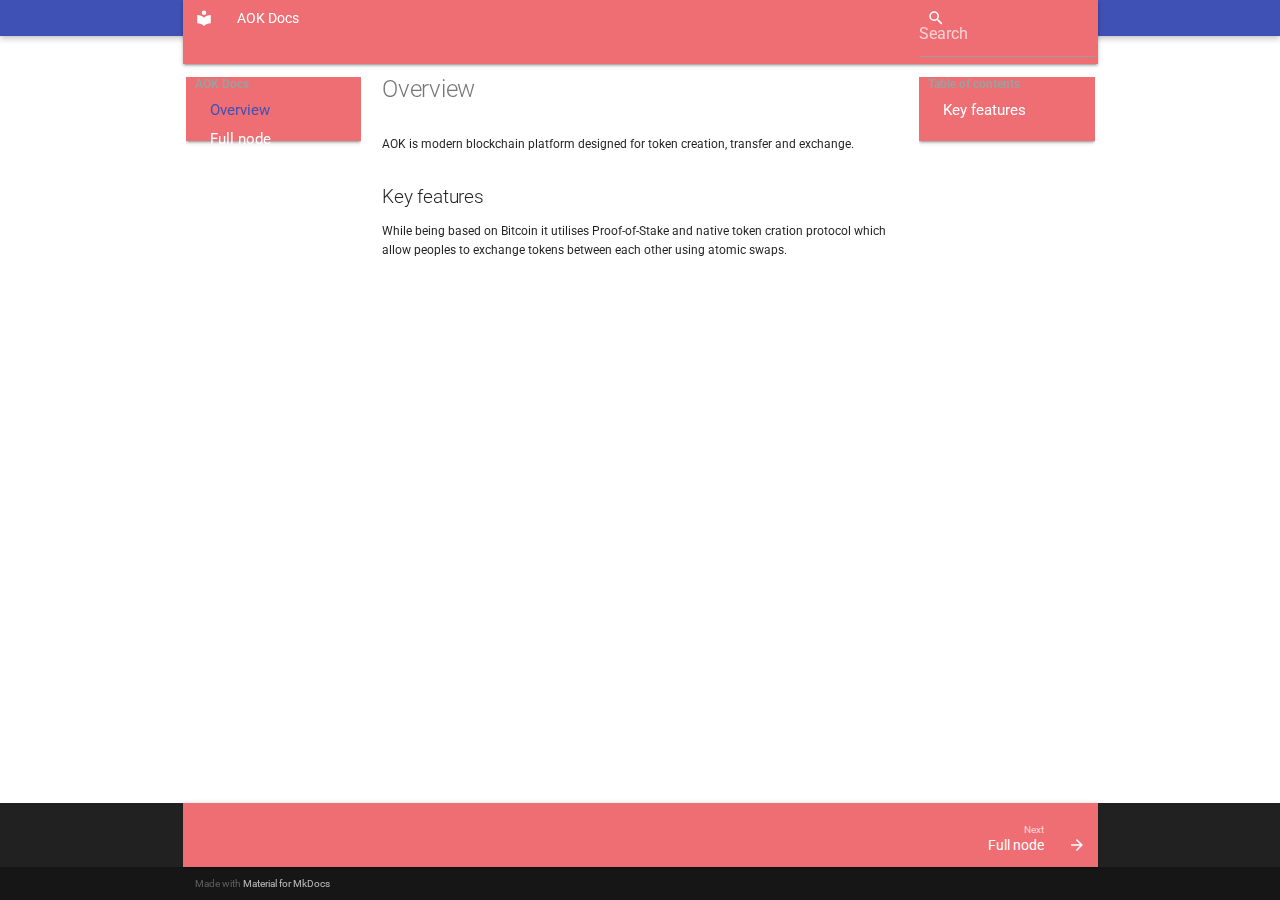
==== site/index.html @ 477a049f "Update views" ====
<!doctype html>
<html lang="en" class="no-js">
  <head>

      <meta charset="utf-8">
      <meta name="viewport" content="width=device-width,initial-scale=1">




      <link rel="shortcut icon" href="assets/images/favicon.png">
      <meta name="generator" content="mkdocs-1.1.2, mkdocs-material-6.1.6">



        <title>AOK Docs</title>



      <link rel="stylesheet" href="assets/stylesheets/main.6910b76c.min.css">
      <link rel="stylesheet" href="https://cdnjs.cloudflare.com/ajax/libs/materialize/1.0.0/css/materialize.min.css">


        <link rel="stylesheet" href="assets/stylesheets/palette.196e0c26.min.css">







        <link href="https://fonts.gstatic.com" rel="preconnect" crossorigin>
        <link rel="stylesheet" href="https://fonts.googleapis.com/css?family=Roboto:300,400,400i,700%7CRoboto+Mono&display=fallback">
        <style>body,input{font-family:"Roboto",-apple-system,BlinkMacSystemFont,Helvetica,Arial,sans-serif}code,kbd,pre{font-family:"Roboto Mono",SFMono-Regular,Consolas,Menlo,monospace}</style>








  </head>







    <body dir="ltr" data-md-color-scheme="default" data-md-color-primary="" data-md-color-accent="">


    <input class="md-toggle" data-md-toggle="drawer" type="checkbox" id="__drawer" autocomplete="off">
    <input class="md-toggle" data-md-toggle="search" type="checkbox" id="__search" autocomplete="off">
    <label class="md-overlay" for="__drawer"></label>
    <div data-md-component="skip">


        <a href="#overview" class="md-skip">
          Skip to content
        </a>

    </div>
    <div data-md-component="announce">

    </div>



<header class="md-header" data-md-component="header">
  <nav class="md-header-nav md-grid" aria-label="Header">
    <a href="." title="AOK Docs" class="md-header-nav__button md-logo" aria-label="AOK Docs">


  <svg xmlns="http://www.w3.org/2000/svg" viewBox="0 0 24 24"><path d="M12 8a3 3 0 003-3 3 3 0 00-3-3 3 3 0 00-3 3 3 3 0 003 3m0 3.54C9.64 9.35 6.5 8 3 8v11c3.5 0 6.64 1.35 9 3.54 2.36-2.19 5.5-3.54 9-3.54V8c-3.5 0-6.64 1.35-9 3.54z"/></svg>

    </a>
    <label class="md-header-nav__button md-icon" for="__drawer">
      <svg xmlns="http://www.w3.org/2000/svg" viewBox="0 0 24 24"><path d="M3 6h18v2H3V6m0 5h18v2H3v-2m0 5h18v2H3v-2z"/></svg>
    </label>
    <div class="md-header-nav__title" data-md-component="header-title">

        <div class="md-header-nav__ellipsis">
          <span class="md-header-nav__topic md-ellipsis">
            AOK Docs
          </span>
          <span class="md-header-nav__topic md-ellipsis">

              Overview

          </span>
        </div>

    </div>

      <label class="md-header-nav__button md-icon" for="__search">
        <svg xmlns="http://www.w3.org/2000/svg" viewBox="0 0 24 24"><path d="M9.5 3A6.5 6.5 0 0116 9.5c0 1.61-.59 3.09-1.56 4.23l.27.27h.79l5 5-1.5 1.5-5-5v-.79l-.27-.27A6.516 6.516 0 019.5 16 6.5 6.5 0 013 9.5 6.5 6.5 0 019.5 3m0 2C7 5 5 7 5 9.5S7 14 9.5 14 14 12 14 9.5 12 5 9.5 5z"/></svg>
      </label>

<div class="md-search" data-md-component="search" role="dialog">
  <label class="md-search__overlay" for="__search"></label>
  <div class="md-search__inner" role="search">
    <form class="md-search__form" name="search">
      <input type="text" class="md-search__input" name="query" aria-label="Search" placeholder="Search" autocapitalize="off" autocorrect="off" autocomplete="off" spellcheck="false" data-md-component="search-query" data-md-state="active" required>
      <label class="md-search__icon md-icon" for="__search">
        <svg xmlns="http://www.w3.org/2000/svg" viewBox="0 0 24 24"><path d="M9.5 3A6.5 6.5 0 0116 9.5c0 1.61-.59 3.09-1.56 4.23l.27.27h.79l5 5-1.5 1.5-5-5v-.79l-.27-.27A6.516 6.516 0 019.5 16 6.5 6.5 0 013 9.5 6.5 6.5 0 019.5 3m0 2C7 5 5 7 5 9.5S7 14 9.5 14 14 12 14 9.5 12 5 9.5 5z"/></svg>
        <svg xmlns="http://www.w3.org/2000/svg" viewBox="0 0 24 24"><path d="M20 11v2H8l5.5 5.5-1.42 1.42L4.16 12l7.92-7.92L13.5 5.5 8 11h12z"/></svg>
      </label>
      <button type="reset" class="md-search__icon md-icon" aria-label="Clear" data-md-component="search-reset" tabindex="-1">
        <svg xmlns="http://www.w3.org/2000/svg" viewBox="0 0 24 24"><path d="M19 6.41L17.59 5 12 10.59 6.41 5 5 6.41 10.59 12 5 17.59 6.41 19 12 13.41 17.59 19 19 17.59 13.41 12 19 6.41z"/></svg>
      </button>
    </form>
    <div class="md-search__output">
      <div class="md-search__scrollwrap" data-md-scrollfix>
        <div class="md-search-result" data-md-component="search-result">
          <div class="md-search-result__meta">
            Initializing search
          </div>
          <ol class="md-search-result__list"></ol>
        </div>
      </div>
    </div>
  </div>
</div>


  </nav>
</header>

    <div class="md-container" data-md-component="container">




      <main class="md-main" data-md-component="main">
        <div class="md-main__inner md-grid">


              <div class="md-sidebar md-sidebar--primary" data-md-component="navigation">
                <div class="md-sidebar__scrollwrap">
                  <div class="md-sidebar__inner">


<nav class="md-nav md-nav--primary" aria-label="Navigation" data-md-level="0">
  <label class="md-nav__title" for="__drawer">
    <a href="." title="AOK Docs" class="md-nav__button md-logo" aria-label="AOK Docs">


  <svg xmlns="http://www.w3.org/2000/svg" viewBox="0 0 24 24"><path d="M12 8a3 3 0 003-3 3 3 0 00-3-3 3 3 0 00-3 3 3 3 0 003 3m0 3.54C9.64 9.35 6.5 8 3 8v11c3.5 0 6.64 1.35 9 3.54 2.36-2.19 5.5-3.54 9-3.54V8c-3.5 0-6.64 1.35-9 3.54z"/></svg>

    </a>
    AOK Docs
  </label>

  <ul class="md-nav__list" data-md-scrollfix>








  <li class="md-nav__item md-nav__item--active">

    <input class="md-nav__toggle md-toggle" data-md-toggle="toc" type="checkbox" id="__toc">




      <label class="md-nav__link md-nav__link--active" for="__toc">
        Overview
        <span class="md-nav__icon md-icon"></span>
      </label>

    <a href="." class="md-nav__link md-nav__link--active">
      Overview
    </a>


<nav class="md-nav md-nav--secondary" aria-label="Table of contents">





    <label class="md-nav__title" for="__toc">
      <span class="md-nav__icon md-icon"></span>
      Table of contents
    </label>
    <ul class="md-nav__list" data-md-scrollfix>

        <li class="md-nav__item">
  <a href="#key-features" class="md-nav__link">
    Key features
  </a>

</li>

    </ul>

</nav>

  </li>







  <li class="md-nav__item">
    <a href="daemon/" class="md-nav__link">
      Full node
    </a>
  </li>







  <li class="md-nav__item">
    <a href="desktop/" class="md-nav__link">
      Desktop wallet
    </a>
  </li>







  <li class="md-nav__item">
    <a href="mobile/" class="md-nav__link">
      Mobile wallet
    </a>
  </li>







  <li class="md-nav__item">
    <a href="staking/" class="md-nav__link">
      Staking guide
    </a>
  </li>







  <li class="md-nav__item">
    <a href="atomic/" class="md-nav__link">
      Atomic swaps
    </a>
  </li>







  <li class="md-nav__item">
    <a href="rpc/" class="md-nav__link">
      Json RPC
    </a>
  </li>


  </ul>
</nav>
                  </div>
                </div>
              </div>


              <div class="md-sidebar md-sidebar--secondary" data-md-component="toc">
                <div class="md-sidebar__scrollwrap">
                  <div class="md-sidebar__inner">

<nav class="md-nav md-nav--secondary" aria-label="Table of contents">





    <label class="md-nav__title" for="__toc">
      <span class="md-nav__icon md-icon"></span>
      Table of contents
    </label>
    <ul class="md-nav__list" data-md-scrollfix>

        <li class="md-nav__item">
  <a href="#key-features" class="md-nav__link">
    Key features
  </a>

</li>

    </ul>

</nav>
                  </div>
                </div>
              </div>


          <div class="md-content">
            <article class="md-content__inner md-typeset">



                <h1 id="overview">Overview</h1>
<p>AOK is modern blockchain platform designed for token creation, transfer and exchange.</p>
<h2 id="key-features">Key features</h2>
<p>While being based on Bitcoin it utilises Proof-of-Stake and native token cration protocol which allow peoples to exchange tokens between each other using atomic swaps.</p>







            </article>
          </div>
        </div>
      </main>


<footer class="md-footer">

    <div class="md-footer-nav">
      <nav class="md-footer-nav__inner md-grid" aria-label="Footer">


          <a href="daemon/" class="md-footer-nav__link md-footer-nav__link--next" rel="next">
            <div class="md-footer-nav__title">
              <div class="md-ellipsis">
                <span class="md-footer-nav__direction">
                  Next
                </span>
                Full node
              </div>
            </div>
            <div class="md-footer-nav__button md-icon">
              <svg xmlns="http://www.w3.org/2000/svg" viewBox="0 0 24 24"><path d="M4 11v2h12l-5.5 5.5 1.42 1.42L19.84 12l-7.92-7.92L10.5 5.5 16 11H4z"/></svg>
            </div>
          </a>

      </nav>
    </div>

  <div class="md-footer-meta md-typeset">
    <div class="md-footer-meta__inner md-grid">
      <div class="md-footer-copyright">

        Made with
        <a href="https://squidfunk.github.io/mkdocs-material/" target="_blank" rel="noopener">
          Material for MkDocs
        </a>
      </div>

    </div>
  </div>
</footer>

    </div>

      <script src="assets/javascripts/vendor.fd16492e.min.js"></script>
      <script src="assets/javascripts/bundle.7836ba4d.min.js"></script><script id="__lang" type="application/json">{"clipboard.copy": "Copy to clipboard", "clipboard.copied": "Copied to clipboard", "search.config.lang": "en", "search.config.pipeline": "trimmer, stopWordFilter", "search.config.separator": "[\\s\\-]+", "search.placeholder": "Search", "search.result.placeholder": "Type to start searching", "search.result.none": "No matching documents", "search.result.one": "1 matching document", "search.result.other": "# matching documents", "search.result.more.one": "1 more on this page", "search.result.more.other": "# more on this page", "search.result.term.missing": "Missing"}</script>

      <script>
        app = initialize({
          base: ".",
          features: [],
          search: Object.assign({
            worker: "assets/javascripts/worker/search.4ac00218.min.js"
          }, typeof search !== "undefined" && search)
        })
      </script>


  </body>
</html>
---- site/assets/stylesheets/main.6910b76c.min.css ----
html{box-sizing:border-box;-webkit-text-size-adjust:none;-moz-text-size-adjust:none;-ms-text-size-adjust:none;text-size-adjust:none}*,*::before,*::after{box-sizing:inherit}body{margin:0}hr{box-sizing:content-box;overflow:visible}a,button,label,input{-webkit-tap-highlight-color:transparent}a{color:inherit;text-decoration:none}small{font-size:80%}sub,sup{line-height:1em}img{border-style:none}table{border-collapse:separate;border-spacing:0}td,th{font-weight:normal;vertical-align:top}button{margin:0;padding:0;font-size:inherit;background:transparent;border:0}input{border:0;outline:none}:root{--md-default-fg-color: hsla(0, 0%, 0%, 0.87);--md-default-fg-color--light: hsla(0, 0%, 0%, 0.54);--md-default-fg-color--lighter: hsla(0, 0%, 0%, 0.32);--md-default-fg-color--lightest: hsla(0, 0%, 0%, 0.07);--md-default-bg-color: hsla(0, 0%, 100%, 1);--md-default-bg-color--light: hsla(0, 0%, 100%, 0.7);--md-default-bg-color--lighter: hsla(0, 0%, 100%, 0.3);--md-default-bg-color--lightest: hsla(0, 0%, 100%, 0.12);--md-primary-fg-color: hsla(231, 48%, 48%, 1);--md-primary-fg-color--light: hsla(231, 44%, 56%, 1);--md-primary-fg-color--dark: hsla(232, 54%, 41%, 1);--md-primary-bg-color: hsla(0, 0%, 100%, 1);--md-primary-bg-color--light: hsla(0, 0%, 100%, 0.7);--md-accent-fg-color: hsla(231, 99%, 66%, 1);--md-accent-fg-color--transparent: hsla(231, 99%, 66%, 0.1);--md-accent-bg-color: hsla(0, 0%, 100%, 1);--md-accent-bg-color--light: hsla(0, 0%, 100%, 0.7)}:root>*{--md-code-fg-color: hsla(200, 18%, 26%, 1);--md-code-bg-color: hsla(0, 0%, 96%, 1);--md-code-hl-color: hsla(60, 100%, 50%, 0.5);--md-code-hl-number-color: hsla(0, 67%, 50%, 1);--md-code-hl-special-color: hsla(340, 83%, 47%, 1);--md-code-hl-function-color: hsla(291, 45%, 50%, 1);--md-code-hl-constant-color: hsla(250, 63%, 60%, 1);--md-code-hl-keyword-color: hsla(219, 54%, 51%, 1);--md-code-hl-string-color: hsla(150, 63%, 30%, 1);--md-code-hl-name-color: var(--md-code-fg-color);--md-code-hl-operator-color: var(--md-default-fg-color--light);--md-code-hl-punctuation-color: var(--md-default-fg-color--light);--md-code-hl-comment-color: var(--md-default-fg-color--light);--md-code-hl-generic-color: var(--md-default-fg-color--light);--md-code-hl-variable-color: var(--md-default-fg-color--light);--md-typeset-color: var(--md-default-fg-color);--md-typeset-a-color: var(--md-primary-fg-color);--md-typeset-mark-color: hsla(60, 100%, 50%, 0.5);--md-typeset-del-color: hsla(6, 90%, 60%, 0.15);--md-typeset-ins-color: hsla(150, 90%, 44%, 0.15);--md-typeset-kbd-color: hsla(0, 0%, 98%, 1);--md-typeset-kbd-accent-color: hsla(0, 100%, 100%, 1);--md-typeset-kbd-border-color: hsla(0, 0%, 72%, 1);--md-admonition-fg-color: var(--md-default-fg-color);--md-admonition-bg-color: var(--md-default-bg-color);--md-footer-fg-color: hsla(0, 0%, 100%, 1);--md-footer-fg-color--light: hsla(0, 0%, 100%, 0.7);--md-footer-fg-color--lighter: hsla(0, 0%, 100%, 0.3);--md-footer-bg-color: hsla(0, 0%, 0%, 0.87);--md-footer-bg-color--dark: hsla(0, 0%, 0%, 0.32)}.md-icon svg{display:block;width:1.2rem;height:1.2rem;margin:0 auto;fill:currentColor}body{-webkit-font-smoothing:antialiased;-moz-osx-font-smoothing:grayscale}body,input{color:var(--md-typeset-color);font-feature-settings:"kern","liga";font-family:-apple-system,BlinkMacSystemFont,Helvetica,Arial,sans-serif}code,pre,kbd{color:var(--md-typeset-color);font-feature-settings:"kern";font-family:SFMono-Regular,Consolas,Menlo,monospace}:root{--md-typeset-table--ascending: url("data:image/svg+xml;charset=utf-8,<?xml version='1.0' encoding='UTF-8'?><!DOCTYPE svg PUBLIC '-//W3C//DTD SVG 1.1//EN' 'http://www.w3.org/Graphics/SVG/1.1/DTD/svg11.dtd'><svg xmlns='http://www.w3.org/2000/svg' xmlns:xlink='http://www.w3.org/1999/xlink' version='1.1' id='mdi-arrow-down' width='24' height='24' viewBox='0 0 24 24'><path d='M11,4H13V16L18.5,10.5L19.92,11.92L12,19.84L4.08,11.92L5.5,10.5L11,16V4Z'/></svg>");--md-typeset-table--descending: url("data:image/svg+xml;charset=utf-8,<?xml version='1.0' encoding='UTF-8'?><!DOCTYPE svg PUBLIC '-//W3C//DTD SVG 1.1//EN' 'http://www.w3.org/Graphics/SVG/1.1/DTD/svg11.dtd'><svg xmlns='http://www.w3.org/2000/svg' xmlns:xlink='http://www.w3.org/1999/xlink' version='1.1' id='mdi-arrow-up' width='24' height='24' viewBox='0 0 24 24'><path d='M13,20H11V8L5.5,13.5L4.08,12.08L12,4.16L19.92,12.08L18.5,13.5L13,8V20Z'/></svg>")}.md-typeset{font-size:.8rem;line-height:1.6;-webkit-print-color-adjust:exact;color-adjust:exact}@media print{.md-typeset{font-size:.68rem}}.md-typeset p,.md-typeset ul,.md-typeset ol,.md-typeset blockquote{margin:1em 0}.md-typeset h1{margin:0 0 1.25em;color:var(--md-default-fg-color--light);font-weight:300;font-size:2em;line-height:1.3;letter-spacing:-0.01em}.md-typeset h2{margin:1.6em 0 .64em;font-weight:300;font-size:1.5625em;line-height:1.4;letter-spacing:-0.01em}.md-typeset h3{margin:1.6em 0 .8em;font-weight:400;font-size:1.25em;line-height:1.5;letter-spacing:-0.01em}.md-typeset h2+h3{margin-top:.8em}.md-typeset h4{margin:1em 0;font-weight:700;letter-spacing:-0.01em}.md-typeset h5,.md-typeset h6{margin:1.25em 0;color:var(--md-default-fg-color--light);font-weight:700;font-size:.8em;letter-spacing:-0.01em}.md-typeset h5{text-transform:uppercase}.md-typeset hr{margin:1.5em 0;border-bottom:.05rem dotted var(--md-default-fg-color--lighter)}.md-typeset a{color:var(--md-typeset-a-color);word-break:break-word}.md-typeset a,.md-typeset a::before{transition:color 125ms}.md-typeset a:focus,.md-typeset a:hover{color:var(--md-accent-fg-color)}.md-typeset code,.md-typeset pre,.md-typeset kbd{color:var(--md-code-fg-color);direction:ltr}@media print{.md-typeset code,.md-typeset pre,.md-typeset kbd{white-space:pre-wrap}}.md-typeset code{padding:0 .2941176471em;font-size:.85em;word-break:break-word;background-color:var(--md-code-bg-color);border-radius:.1rem;-webkit-box-decoration-break:clone;box-decoration-break:clone}.md-typeset code:not(.focus-visible){outline:none;-webkit-tap-highlight-color:transparent}.md-typeset h1 code,.md-typeset h2 code,.md-typeset h3 code,.md-typeset h4 code,.md-typeset h5 code,.md-typeset h6 code{margin:initial;padding:initial;background-color:transparent;box-shadow:none}.md-typeset a>code{color:currentColor}.md-typeset pre{position:relative;margin:1em 0;line-height:1.4}.md-typeset pre>code{display:block;margin:0;padding:.7720588235em 1.1764705882em;overflow:auto;word-break:normal;box-shadow:none;-webkit-box-decoration-break:slice;box-decoration-break:slice;touch-action:auto;scrollbar-width:thin;scrollbar-color:var(--md-default-fg-color--lighter) transparent}.md-typeset pre>code:hover{scrollbar-color:var(--md-accent-fg-color) transparent}.md-typeset pre>code::-webkit-scrollbar{width:.2rem;height:.2rem}.md-typeset pre>code::-webkit-scrollbar-thumb{background-color:var(--md-default-fg-color--lighter)}.md-typeset pre>code::-webkit-scrollbar-thumb:hover{background-color:var(--md-accent-fg-color)}@media screen and (max-width: 44.9375em){.md-typeset>pre{margin:1em -0.8rem}.md-typeset>pre code{border-radius:0}}.md-typeset kbd{display:inline-block;padding:0 .6666666667em;color:var(--md-default-fg-color);font-size:.75em;vertical-align:text-top;word-break:break-word;background-color:var(--md-typeset-kbd-color);border-radius:.1rem;box-shadow:0 .1rem 0 .05rem var(--md-typeset-kbd-border-color),0 .1rem 0 var(--md-typeset-kbd-border-color),0 -0.1rem .2rem var(--md-typeset-kbd-accent-color) inset}.md-typeset mark{color:inherit;word-break:break-word;background-color:var(--md-typeset-mark-color);-webkit-box-decoration-break:clone;box-decoration-break:clone}.md-typeset abbr{text-decoration:none;border-bottom:.05rem dotted var(--md-default-fg-color--light);cursor:help}@media(hover: none){.md-typeset abbr{position:relative}.md-typeset abbr[title]:focus::after,.md-typeset abbr[title]:hover::after{box-shadow:0 2px 2px 0 rgba(0,0,0,.14),0 1px 5px 0 rgba(0,0,0,.12),0 3px 1px -2px rgba(0,0,0,.2);position:absolute;left:0;display:inline-block;width:auto;min-width:-webkit-max-content;min-width:-moz-max-content;min-width:max-content;max-width:80%;margin-top:2em;padding:.2rem .3rem;color:var(--md-default-bg-color);font-size:.7rem;background:var(--md-default-fg-color);border-radius:.1rem;content:attr(title)}}.md-typeset small{opacity:.75}.md-typeset sup,.md-typeset sub{margin-left:.078125em}[dir=rtl] .md-typeset sup,[dir=rtl] .md-typeset sub{margin-right:.078125em;margin-left:initial}.md-typeset blockquote{padding-left:.6rem;color:var(--md-default-fg-color--light);border-left:.2rem solid var(--md-default-fg-color--lighter)}[dir=rtl] .md-typeset blockquote{padding-right:.6rem;padding-left:initial;border-right:.2rem solid var(--md-default-fg-color--lighter);border-left:initial}.md-typeset ul{list-style-type:disc}.md-typeset ul,.md-typeset ol{margin-left:.625em;padding:0}[dir=rtl] .md-typeset ul,[dir=rtl] .md-typeset ol{margin-right:.625em;margin-left:initial}.md-typeset ul ol,.md-typeset ol ol{list-style-type:lower-alpha}.md-typeset ul ol ol,.md-typeset ol ol ol{list-style-type:lower-roman}.md-typeset ul li,.md-typeset ol li{margin-bottom:.5em;margin-left:1.25em}[dir=rtl] .md-typeset ul li,[dir=rtl] .md-typeset ol li{margin-right:1.25em;margin-left:initial}.md-typeset ul li p,.md-typeset ul li blockquote,.md-typeset ol li p,.md-typeset ol li blockquote{margin:.5em 0}.md-typeset ul li:last-child,.md-typeset ol li:last-child{margin-bottom:0}.md-typeset ul li ul,.md-typeset ul li ol,.md-typeset ol li ul,.md-typeset ol li ol{margin:.5em 0 .5em .625em}[dir=rtl] .md-typeset ul li ul,[dir=rtl] .md-typeset ul li ol,[dir=rtl] .md-typeset ol li ul,[dir=rtl] .md-typeset ol li ol{margin-right:.625em;margin-left:initial}.md-typeset dd{margin:1em 0 1.5em 1.875em}[dir=rtl] .md-typeset dd{margin-right:1.875em;margin-left:initial}.md-typeset img,.md-typeset svg{max-width:100%;height:auto}.md-typeset img[align=left],.md-typeset svg[align=left]{margin:1em;margin-left:0}.md-typeset img[align=right],.md-typeset svg[align=right]{margin:1em;margin-right:0}.md-typeset img[align]:only-child,.md-typeset svg[align]:only-child{margin-top:0}.md-typeset figure{width:-webkit-fit-content;width:-moz-fit-content;width:fit-content;max-width:100%;margin:0 auto;text-align:center}.md-typeset figcaption{max-width:24rem;margin:.5em auto 2em;font-style:italic}.md-typeset iframe{max-width:100%}.md-typeset table:not([class]){display:inline-block;max-width:100%;overflow:auto;font-size:.64rem;background:var(--md-default-bg-color);border-radius:.1rem;box-shadow:0 .2rem .5rem rgba(0,0,0,.05),0 0 .05rem rgba(0,0,0,.1);touch-action:auto}@media print{.md-typeset table:not([class]){display:table}}.md-typeset table:not([class])+*{margin-top:1.5em}.md-typeset table:not([class]) th>*:first-child,.md-typeset table:not([class]) td>*:first-child{margin-top:0}.md-typeset table:not([class]) th>*:last-child,.md-typeset table:not([class]) td>*:last-child{margin-bottom:0}.md-typeset table:not([class]) th:not([align]),.md-typeset table:not([class]) td:not([align]){text-align:left}[dir=rtl] .md-typeset table:not([class]) th:not([align]),[dir=rtl] .md-typeset table:not([class]) td:not([align]){text-align:right}.md-typeset table:not([class]) th{min-width:5rem;padding:.9375em 1.25em;color:var(--md-default-bg-color);vertical-align:top;background-color:var(--md-default-fg-color--light)}.md-typeset table:not([class]) th a{color:inherit}.md-typeset table:not([class]) td{padding:.9375em 1.25em;vertical-align:top;border-top:.05rem solid var(--md-default-fg-color--lightest)}.md-typeset table:not([class]) tr{transition:background-color 125ms}.md-typeset table:not([class]) tr:hover{background-color:rgba(0,0,0,.035);box-shadow:0 .05rem 0 var(--md-default-bg-color) inset}.md-typeset table:not([class]) tr:first-child td{border-top:0}.md-typeset table:not([class]) a{word-break:normal}.md-typeset table th[role=columnheader]{cursor:pointer}.md-typeset table th[role=columnheader]::after{display:inline-block;width:1.2em;height:1.2em;margin-left:.5em;vertical-align:sub;-webkit-mask-repeat:no-repeat;mask-repeat:no-repeat;-webkit-mask-size:contain;mask-size:contain;content:""}.md-typeset table th[role=columnheader][aria-sort=ascending]::after{background-color:currentColor;-webkit-mask-image:var(--md-typeset-table--ascending);mask-image:var(--md-typeset-table--ascending)}.md-typeset table th[role=columnheader][aria-sort=descending]::after{background-color:currentColor;-webkit-mask-image:var(--md-typeset-table--descending);mask-image:var(--md-typeset-table--descending)}.md-typeset__scrollwrap{margin:1em -0.8rem;overflow-x:auto;touch-action:auto}.md-typeset__table{display:inline-block;margin-bottom:.5em;padding:0 .8rem}@media print{.md-typeset__table{display:block}}html .md-typeset__table table{display:table;width:100%;margin:0;overflow:hidden}html{height:100%;overflow-x:hidden;font-size:125%}@media screen and (min-width: 100em){html{font-size:137.5%}}@media screen and (min-width: 125em){html{font-size:150%}}body{position:relative;display:flex;flex-direction:column;width:100%;min-height:100%;font-size:.5rem;background-color:var(--md-default-bg-color)}@media screen and (max-width: 59.9375em){body[data-md-state=lock]{position:fixed}}@media print{body{display:block}}hr{display:block;height:.05rem;padding:0;border:0}.md-grid{max-width:61rem;margin-right:auto;margin-left:auto}.md-container{display:flex;flex-direction:column;flex-grow:1}@media print{.md-container{display:block}}.md-main{flex-grow:1}.md-main__inner{display:flex;height:100%;margin-top:1.5rem}.md-ellipsis{display:block;overflow:hidden;white-space:nowrap;text-overflow:ellipsis}.md-toggle{display:none}.md-overlay{position:fixed;top:0;z-index:3;width:0;height:0;background-color:rgba(0,0,0,.54);opacity:0;transition:width 0ms 250ms,height 0ms 250ms,opacity 250ms}@media screen and (max-width: 76.1875em){[data-md-toggle=drawer]:checked~.md-overlay{width:100%;height:100%;opacity:1;transition:width 0ms,height 0ms,opacity 250ms}}.md-skip{position:fixed;z-index:-1;margin:.5rem;padding:.3rem .5rem;color:var(--md-default-bg-color);font-size:.64rem;background-color:var(--md-default-fg-color);border-radius:.1rem;transform:translateY(0.4rem);opacity:0}.md-skip:focus{z-index:10;transform:translateY(0);opacity:1;transition:transform 250ms cubic-bezier(0.4, 0, 0.2, 1),opacity 175ms 75ms}@page{margin:25mm}.md-announce{overflow:auto;background-color:var(--md-footer-bg-color)}.md-announce__inner{margin:.6rem auto;padding:0 .8rem;color:var(--md-footer-fg-color);font-size:.7rem}@media print{.md-announce{display:none}}.md-typeset .md-button{display:inline-block;padding:.625em 2em;color:var(--md-primary-fg-color);font-weight:700;border:.1rem solid currentColor;border-radius:.1rem;transition:color 125ms,background-color 125ms,border-color 125ms}.md-typeset .md-button--primary{color:var(--md-primary-bg-color);background-color:var(--md-primary-fg-color);border-color:var(--md-primary-fg-color)}.md-typeset .md-button:focus,.md-typeset .md-button:hover{color:var(--md-accent-bg-color);background-color:var(--md-accent-fg-color);border-color:var(--md-accent-fg-color)}:root{--md-clipboard-icon: url("data:image/svg+xml;charset=utf-8,<?xml version='1.0' encoding='UTF-8'?><!DOCTYPE svg PUBLIC '-//W3C//DTD SVG 1.1//EN' 'http://www.w3.org/Graphics/SVG/1.1/DTD/svg11.dtd'><svg xmlns='http://www.w3.org/2000/svg' xmlns:xlink='http://www.w3.org/1999/xlink' version='1.1' id='mdi-content-copy' width='24' height='24' viewBox='0 0 24 24'><path d='M19,21H8V7H19M19,5H8A2,2 0 0,0 6,7V21A2,2 0 0,0 8,23H19A2,2 0 0,0 21,21V7A2,2 0 0,0 19,5M16,1H4A2,2 0 0,0 2,3V17H4V3H16V1Z'/></svg>")}.md-clipboard{position:absolute;top:.5em;right:.5em;z-index:1;width:1.5em;height:1.5em;color:var(--md-default-fg-color--lightest);border-radius:.1rem;cursor:pointer;transition:color 125ms}@media print{.md-clipboard{display:none}}.md-clipboard::after{display:block;width:1.125em;height:1.125em;margin:0 auto;background-color:currentColor;-webkit-mask-image:var(--md-clipboard-icon);mask-image:var(--md-clipboard-icon);-webkit-mask-repeat:no-repeat;mask-repeat:no-repeat;-webkit-mask-size:contain;mask-size:contain;content:""}pre:hover .md-clipboard{color:var(--md-default-fg-color--light)}pre .md-clipboard:focus,pre .md-clipboard:hover{color:var(--md-accent-fg-color)}.md-content{flex:1;max-width:100%}@media screen and (min-width: 60em)and (max-width: 76.1875em){.md-content{max-width:calc(100% - 12.1rem)}}@media screen and (min-width: 76.25em){.md-content{max-width:calc(100% - 12.1rem * 2)}}.md-content__inner{margin:0 .8rem 1.2rem;padding-top:.6rem}@media screen and (min-width: 76.25em){.md-content__inner{margin-right:1.2rem;margin-left:1.2rem}}.md-content__inner::before{display:block;height:.4rem;content:""}.md-content__inner>:last-child{margin-bottom:0}.md-content__button{float:right;margin:.4rem 0;margin-left:.4rem;padding:0}[dir=rtl] .md-content__button{float:left;margin-right:.4rem;margin-left:initial}[dir=rtl] .md-content__button svg{transform:scaleX(-1)}.md-typeset .md-content__button{color:var(--md-default-fg-color--lighter)}.md-content__button svg{display:inline;vertical-align:top}@media print{.md-content__button{display:none}}.md-dialog{box-shadow:0 2px 2px 0 rgba(0,0,0,.14),0 1px 5px 0 rgba(0,0,0,.12),0 3px 1px -2px rgba(0,0,0,.2);position:fixed;right:.8rem;bottom:.8rem;left:initial;z-index:2;display:block;min-width:11.1rem;padding:.4rem .6rem;color:var(--md-default-bg-color);font-size:.7rem;background:var(--md-default-fg-color);border:none;border-radius:.1rem;transform:translateY(100%);opacity:0;transition:transform 0ms 400ms,opacity 400ms}[dir=rtl] .md-dialog{right:initial;left:.8rem}.md-dialog[data-md-state=open]{transform:translateY(0);opacity:1;transition:transform 400ms cubic-bezier(0.075, 0.85, 0.175, 1),opacity 400ms}@media print{.md-dialog{display:none}}.md-header{position:-webkit-sticky;position:sticky;top:0;right:0;left:0;z-index:2;height:2.4rem;color:var(--md-primary-bg-color);background-color:var(--md-primary-fg-color);box-shadow:0 0 .2rem rgba(0,0,0,0),0 .2rem .4rem rgba(0,0,0,0);transition:color 250ms,background-color 250ms}.no-js .md-header{box-shadow:none;transition:none}.md-header[data-md-state=shadow]{box-shadow:0 0 .2rem rgba(0,0,0,.1),0 .2rem .4rem rgba(0,0,0,.2);transition:color 250ms,background-color 250ms,box-shadow 250ms}@media print{.md-header{display:none}}.md-header-nav{display:flex;padding:0 .2rem}.md-header-nav__button{position:relative;z-index:1;display:block;margin:.2rem;padding:.4rem;cursor:pointer;transition:opacity 250ms}[dir=rtl] .md-header-nav__button svg{transform:scaleX(-1)}.md-header-nav__button:focus,.md-header-nav__button:hover{opacity:.7}.md-header-nav__button.md-logo{margin:.2rem;padding:.4rem}.md-header-nav__button.md-logo img,.md-header-nav__button.md-logo svg{display:block;width:1.2rem;height:1.2rem;fill:currentColor}.no-js .md-header-nav__button[for=__search]{display:none}@media screen and (min-width: 60em){.md-header-nav__button[for=__search]{display:none}}@media screen and (max-width: 76.1875em){.md-header-nav__button.md-logo{display:none}}@media screen and (min-width: 76.25em){.md-header-nav__button[for=__drawer]{display:none}}.md-header-nav__topic{position:absolute;width:100%;transition:transform 400ms cubic-bezier(0.1, 0.7, 0.1, 1),opacity 150ms}.md-header-nav__topic+.md-header-nav__topic{z-index:-1;transform:translateX(1.25rem);opacity:0;transition:transform 400ms cubic-bezier(1, 0.7, 0.1, 0.1),opacity 150ms;pointer-events:none}[dir=rtl] .md-header-nav__topic+.md-header-nav__topic{transform:translateX(-1.25rem)}.no-js .md-header-nav__topic{position:initial}.no-js .md-header-nav__topic+.md-header-nav__topic{display:none}.md-header-nav__title{flex-grow:1;padding:0 1rem;font-size:.9rem;line-height:2.4rem}.md-header-nav__title[data-md-state=active] .md-header-nav__topic{z-index:-1;transform:translateX(-1.25rem);opacity:0;transition:transform 400ms cubic-bezier(1, 0.7, 0.1, 0.1),opacity 150ms;pointer-events:none}[dir=rtl] .md-header-nav__title[data-md-state=active] .md-header-nav__topic{transform:translateX(1.25rem)}.md-header-nav__title[data-md-state=active] .md-header-nav__topic+.md-header-nav__topic{z-index:0;transform:translateX(0);opacity:1;transition:transform 400ms cubic-bezier(0.1, 0.7, 0.1, 1),opacity 150ms;pointer-events:initial}.md-header-nav__title>.md-header-nav__ellipsis{position:relative;width:100%;height:100%}.md-header-nav__source{display:none}@media screen and (min-width: 60em){.md-header-nav__source{display:block;width:11.7rem;max-width:11.7rem;margin-left:1rem}[dir=rtl] .md-header-nav__source{margin-right:1rem;margin-left:initial}}@media screen and (min-width: 76.25em){.md-header-nav__source{margin-left:1.4rem}[dir=rtl] .md-header-nav__source{margin-right:1.4rem}}.md-footer{color:var(--md-footer-fg-color);background-color:var(--md-footer-bg-color)}@media print{.md-footer{display:none}}.md-footer-nav__inner{padding:.2rem;overflow:auto}.md-footer-nav__link{display:flex;padding-top:1.4rem;padding-bottom:.4rem;transition:opacity 250ms}@media screen and (min-width: 45em){.md-footer-nav__link{width:50%}}.md-footer-nav__link:focus,.md-footer-nav__link:hover{opacity:.7}.md-footer-nav__link--prev{float:left}[dir=rtl] .md-footer-nav__link--prev{float:right}[dir=rtl] .md-footer-nav__link--prev svg{transform:scaleX(-1)}@media screen and (max-width: 44.9375em){.md-footer-nav__link--prev{width:25%}.md-footer-nav__link--prev .md-footer-nav__title{display:none}}.md-footer-nav__link--next{float:right;text-align:right}[dir=rtl] .md-footer-nav__link--next{float:left;text-align:left}[dir=rtl] .md-footer-nav__link--next svg{transform:scaleX(-1)}@media screen and (max-width: 44.9375em){.md-footer-nav__link--next{width:75%}}.md-footer-nav__title{position:relative;flex-grow:1;max-width:calc(100% - 2.4rem);padding:0 1rem;font-size:.9rem;line-height:2.4rem}.md-footer-nav__button{margin:.2rem;padding:.4rem}.md-footer-nav__direction{position:absolute;right:0;left:0;margin-top:-1rem;padding:0 1rem;font-size:.64rem;opacity:.7}.md-footer-meta{background-color:var(--md-footer-bg-color--dark)}.md-footer-meta__inner{display:flex;flex-wrap:wrap;justify-content:space-between;padding:.2rem}html .md-footer-meta.md-typeset a{color:var(--md-footer-fg-color--light)}html .md-footer-meta.md-typeset a:focus,html .md-footer-meta.md-typeset a:hover{color:var(--md-footer-fg-color)}.md-footer-copyright{width:100%;margin:auto .6rem;padding:.4rem 0;color:var(--md-footer-fg-color--lighter);font-size:.64rem}@media screen and (min-width: 45em){.md-footer-copyright{width:auto}}.md-footer-copyright__highlight{color:var(--md-footer-fg-color--light)}.md-footer-social{margin:0 .4rem;padding:.2rem 0 .6rem}@media screen and (min-width: 45em){.md-footer-social{padding:.6rem 0}}.md-footer-social__link{display:inline-block;width:1.6rem;height:1.6rem;text-align:center}.md-footer-social__link::before{line-height:1.9}.md-footer-social__link svg{max-height:.8rem;vertical-align:-25%;fill:currentColor}:root{--md-nav-icon--prev: url("data:image/svg+xml;charset=utf-8,<?xml version='1.0' encoding='UTF-8'?><!DOCTYPE svg PUBLIC '-//W3C//DTD SVG 1.1//EN' 'http://www.w3.org/Graphics/SVG/1.1/DTD/svg11.dtd'><svg xmlns='http://www.w3.org/2000/svg' xmlns:xlink='http://www.w3.org/1999/xlink' version='1.1' id='mdi-arrow-left' width='24' height='24' viewBox='0 0 24 24'><path d='M20,11V13H8L13.5,18.5L12.08,19.92L4.16,12L12.08,4.08L13.5,5.5L8,11H20Z'/></svg>");--md-nav-icon--next: url("data:image/svg+xml;charset=utf-8,<?xml version='1.0' encoding='UTF-8'?><!DOCTYPE svg PUBLIC '-//W3C//DTD SVG 1.1//EN' 'http://www.w3.org/Graphics/SVG/1.1/DTD/svg11.dtd'><svg xmlns='http://www.w3.org/2000/svg' xmlns:xlink='http://www.w3.org/1999/xlink' version='1.1' id='mdi-chevron-right' width='24' height='24' viewBox='0 0 24 24'><path d='M8.59,16.58L13.17,12L8.59,7.41L10,6L16,12L10,18L8.59,16.58Z'/></svg>");--md-toc-icon: url("data:image/svg+xml;charset=utf-8,<?xml version='1.0' encoding='UTF-8'?><!DOCTYPE svg PUBLIC '-//W3C//DTD SVG 1.1//EN' 'http://www.w3.org/Graphics/SVG/1.1/DTD/svg11.dtd'><svg xmlns='http://www.w3.org/2000/svg' xmlns:xlink='http://www.w3.org/1999/xlink' version='1.1' id='mdi-table-of-contents' width='24' height='24' viewBox='0 0 24 24'><path d='M3,9H17V7H3V9M3,13H17V11H3V13M3,17H17V15H3V17M19,17H21V15H19V17M19,7V9H21V7H19M19,13H21V11H19V13Z'/></svg>")}.md-nav{font-size:.7rem;line-height:1.3}.md-nav__title{display:block;padding:0 .6rem;overflow:hidden;font-weight:700;text-overflow:ellipsis}.md-nav__title .md-nav__button{display:none}.md-nav__title .md-nav__button img{width:100%;height:auto}.md-nav__title .md-nav__button.md-logo img,.md-nav__title .md-nav__button.md-logo svg{display:block;width:2.4rem;height:2.4rem}.md-nav__title .md-nav__button.md-logo svg{fill:currentColor}.md-nav__list{margin:0;padding:0;list-style:none}.md-nav__item{padding:0 .6rem}.md-nav__item:last-child{padding-bottom:.6rem}.md-nav__item .md-nav__item{padding-right:0}[dir=rtl] .md-nav__item .md-nav__item{padding-right:.6rem;padding-left:0}.md-nav__item .md-nav__item:last-child{padding-bottom:0}.md-nav__link{display:block;margin-top:.625em;overflow:hidden;text-overflow:ellipsis;cursor:pointer;transition:color 125ms;scroll-snap-align:start}html .md-nav__link[for=__toc]{display:none}html .md-nav__link[for=__toc]~.md-nav{display:none}.md-nav__link[data-md-state=blur]{color:var(--md-default-fg-color--light)}.md-nav__item .md-nav__link--active{color:var(--md-typeset-a-color)}.md-nav__item--nested>.md-nav__link{color:inherit}.md-nav__link:focus,.md-nav__link:hover{color:var(--md-accent-fg-color)}.md-nav__source{display:none}@media screen and (max-width: 76.1875em){.md-nav--primary,.md-nav--primary .md-nav{position:absolute;top:0;right:0;left:0;z-index:1;display:flex;flex-direction:column;height:100%;background-color:var(--md-default-bg-color)}.md-nav--primary .md-nav__title,.md-nav--primary .md-nav__item{font-size:.8rem;line-height:1.5}.md-nav--primary .md-nav__title{position:relative;height:5.6rem;padding:3rem .8rem .2rem;color:var(--md-default-fg-color--light);font-weight:400;line-height:2.4rem;white-space:nowrap;background-color:var(--md-default-fg-color--lightest);cursor:pointer}.md-nav--primary .md-nav__title .md-nav__icon{position:absolute;top:.4rem;left:.4rem;display:block;width:1.2rem;height:1.2rem;margin:.2rem}.md-nav--primary .md-nav__title .md-nav__icon::after{display:block;width:100%;height:100%;background-color:currentColor;-webkit-mask-image:var(--md-nav-icon--prev);mask-image:var(--md-nav-icon--prev);-webkit-mask-repeat:no-repeat;mask-repeat:no-repeat;-webkit-mask-size:contain;mask-size:contain;content:""}[dir=rtl] .md-nav--primary .md-nav__title .md-nav__icon{right:.4rem;left:initial}.md-nav--primary .md-nav__title~.md-nav__list{overflow-y:auto;background-color:var(--md-default-bg-color);box-shadow:0 .05rem 0 var(--md-default-fg-color--lightest) inset;-webkit-scroll-snap-type:y mandatory;-ms-scroll-snap-type:y mandatory;scroll-snap-type:y mandatory;touch-action:pan-y}.md-nav--primary .md-nav__title~.md-nav__list>.md-nav__item:first-child{border-top:0}.md-nav--primary .md-nav__title[for=__drawer]{position:relative;color:var(--md-primary-bg-color);background-color:var(--md-primary-fg-color)}.md-nav--primary .md-nav__title[for=__drawer] .md-nav__button{position:absolute;top:.2rem;left:.2rem;display:block;margin:.2rem;padding:.4rem;font-size:2.4rem}html [dir=rtl] .md-nav--primary .md-nav__title[for=__drawer] .md-nav__button{right:.2rem;left:initial}.md-nav--primary .md-nav__list{flex:1}.md-nav--primary .md-nav__item{padding:0;border-top:.05rem solid var(--md-default-fg-color--lightest)}[dir=rtl] .md-nav--primary .md-nav__item{padding:0}.md-nav--primary .md-nav__item--nested>.md-nav__link{padding-right:2.4rem}[dir=rtl] .md-nav--primary .md-nav__item--nested>.md-nav__link{padding-right:.8rem;padding-left:2.4rem}.md-nav--primary .md-nav__item--active>.md-nav__link{color:var(--md-typeset-a-color)}.md-nav--primary .md-nav__item--active>.md-nav__link:focus,.md-nav--primary .md-nav__item--active>.md-nav__link:hover{color:var(--md-accent-fg-color)}.md-nav--primary .md-nav__link{position:relative;margin-top:0;padding:.6rem .8rem}.md-nav--primary .md-nav__link .md-nav__icon{position:absolute;top:50%;right:.6rem;width:1.2rem;height:1.2rem;margin-top:-0.6rem;color:inherit;font-size:1.2rem}.md-nav--primary .md-nav__link .md-nav__icon::after{display:block;width:100%;height:100%;background-color:currentColor;-webkit-mask-image:var(--md-nav-icon--next);mask-image:var(--md-nav-icon--next);-webkit-mask-repeat:no-repeat;mask-repeat:no-repeat;-webkit-mask-size:contain;mask-size:contain;content:""}[dir=rtl] .md-nav--primary .md-nav__link .md-nav__icon{right:initial;left:.6rem}[dir=rtl] .md-nav--primary .md-nav__icon::after{transform:scale(-1)}.md-nav--primary .md-nav--secondary .md-nav__link{position:static}.md-nav--primary .md-nav--secondary .md-nav{position:static;background-color:transparent}.md-nav--primary .md-nav--secondary .md-nav .md-nav__link{padding-left:1.4rem}[dir=rtl] .md-nav--primary .md-nav--secondary .md-nav .md-nav__link{padding-right:1.4rem;padding-left:initial}.md-nav--primary .md-nav--secondary .md-nav .md-nav .md-nav__link{padding-left:2rem}[dir=rtl] .md-nav--primary .md-nav--secondary .md-nav .md-nav .md-nav__link{padding-right:2rem;padding-left:initial}.md-nav--primary .md-nav--secondary .md-nav .md-nav .md-nav .md-nav__link{padding-left:2.6rem}[dir=rtl] .md-nav--primary .md-nav--secondary .md-nav .md-nav .md-nav .md-nav__link{padding-right:2.6rem;padding-left:initial}.md-nav--primary .md-nav--secondary .md-nav .md-nav .md-nav .md-nav .md-nav__link{padding-left:3.2rem}[dir=rtl] .md-nav--primary .md-nav--secondary .md-nav .md-nav .md-nav .md-nav .md-nav__link{padding-right:3.2rem;padding-left:initial}.md-nav--secondary{background-color:transparent}.md-nav__toggle~.md-nav{display:flex;transform:translateX(100%);opacity:0;transition:transform 250ms cubic-bezier(0.8, 0, 0.6, 1),opacity 125ms 50ms}[dir=rtl] .md-nav__toggle~.md-nav{transform:translateX(-100%)}.md-nav__toggle:checked~.md-nav{transform:translateX(0);opacity:1;transition:transform 250ms cubic-bezier(0.4, 0, 0.2, 1),opacity 125ms 125ms}.md-nav__toggle:checked~.md-nav>.md-nav__list{-webkit-backface-visibility:hidden;backface-visibility:hidden}}@media screen and (max-width: 59.9375em){html .md-nav__link[for=__toc]{display:block;padding-right:2.4rem}html .md-nav__link[for=__toc]+.md-nav__link{display:none}html .md-nav__link[for=__toc] .md-icon::after{display:block;width:100%;height:100%;-webkit-mask-image:var(--md-toc-icon);mask-image:var(--md-toc-icon);background-color:currentColor;content:""}html .md-nav__link[for=__toc]~.md-nav{display:flex}html [dir=rtl] .md-nav__link{padding-right:.8rem;padding-left:2.4rem}.md-nav__source{display:block;padding:0 .2rem;color:var(--md-primary-bg-color);background-color:var(--md-primary-fg-color--dark)}}@media screen and (min-width: 60em){.md-nav--secondary .md-nav__title[for=__toc]{scroll-snap-align:start}.md-nav--secondary .md-nav__title .md-nav__icon{display:none}}@media screen and (min-width: 76.25em){.md-nav{transition:max-height 250ms cubic-bezier(0.86, 0, 0.07, 1)}.md-nav--primary .md-nav__title[for=__drawer]{scroll-snap-align:start}.md-nav--primary .md-nav__title .md-nav__icon{display:none}.md-nav__toggle~.md-nav{display:none}.md-nav__toggle:checked~.md-nav{display:block}.md-nav__item--nested>.md-nav>.md-nav__title{display:none}.md-nav__icon{float:right;width:.9rem;height:.9rem;transition:transform 250ms}[dir=rtl] .md-nav__icon{float:left;transform:rotate(180deg)}.md-nav__icon::after{display:inline-block;width:100%;height:100%;vertical-align:-0.1rem;background-color:currentColor;-webkit-mask-image:var(--md-nav-icon--next);mask-image:var(--md-nav-icon--next);-webkit-mask-repeat:no-repeat;mask-repeat:no-repeat;-webkit-mask-size:contain;mask-size:contain;content:""}.md-nav__item--nested .md-nav__toggle:checked~.md-nav__link .md-nav__icon{transform:rotate(90deg)}}:root{--md-search-result-icon: url("data:image/svg+xml;charset=utf-8,<?xml version='1.0' encoding='UTF-8'?><!DOCTYPE svg PUBLIC '-//W3C//DTD SVG 1.1//EN' 'http://www.w3.org/Graphics/SVG/1.1/DTD/svg11.dtd'><svg xmlns='http://www.w3.org/2000/svg' xmlns:xlink='http://www.w3.org/1999/xlink' version='1.1' id='mdi-file-search-outline' width='24' height='24' viewBox='0 0 24 24'><path d='M14,2H6A2,2 0 0,0 4,4V20A2,2 0 0,0 6,22H13C12.59,21.75 12.2,21.44 11.86,21.1C11.53,20.77 11.25,20.4 11,20H6V4H13V9H18V10.18C18.71,10.34 19.39,10.61 20,11V8L14,2M20.31,18.9C21.64,16.79 21,14 18.91,12.68C16.8,11.35 14,12 12.69,14.08C11.35,16.19 12,18.97 14.09,20.3C15.55,21.23 17.41,21.23 18.88,20.32L22,23.39L23.39,22L20.31,18.9M16.5,19A2.5,2.5 0 0,1 14,16.5A2.5,2.5 0 0,1 16.5,14A2.5,2.5 0 0,1 19,16.5A2.5,2.5 0 0,1 16.5,19Z'/></svg>")}.md-search{position:relative}.no-js .md-search{display:none}@media screen and (min-width: 60em){.md-search{padding:.2rem 0}}.md-search__overlay{z-index:1;opacity:0}@media screen and (max-width: 59.9375em){.md-search__overlay{position:absolute;top:.2rem;left:-2.2rem;width:2rem;height:2rem;overflow:hidden;background-color:var(--md-default-bg-color);border-radius:1rem;transform-origin:center;transition:transform 300ms 100ms,opacity 200ms 200ms;pointer-events:none}[dir=rtl] .md-search__overlay{right:-2.2rem;left:initial}[data-md-toggle=search]:checked~.md-header .md-search__overlay{opacity:1;transition:transform 400ms,opacity 100ms}}@media screen and (max-width: 29.9375em){[data-md-toggle=search]:checked~.md-header .md-search__overlay{transform:scale(45)}}@media screen and (min-width: 30em)and (max-width: 44.9375em){[data-md-toggle=search]:checked~.md-header .md-search__overlay{transform:scale(60)}}@media screen and (min-width: 45em)and (max-width: 59.9375em){[data-md-toggle=search]:checked~.md-header .md-search__overlay{transform:scale(75)}}@media screen and (min-width: 60em){.md-search__overlay{position:fixed;top:0;left:0;width:0;height:0;background-color:rgba(0,0,0,.54);cursor:pointer;transition:width 0ms 250ms,height 0ms 250ms,opacity 250ms}[dir=rtl] .md-search__overlay{right:0;left:initial}[data-md-toggle=search]:checked~.md-header .md-search__overlay{width:100%;height:100%;opacity:1;transition:width 0ms,height 0ms,opacity 250ms}}.md-search__inner{-webkit-backface-visibility:hidden;backface-visibility:hidden}@media screen and (max-width: 59.9375em){.md-search__inner{position:fixed;top:0;left:100%;z-index:2;width:100%;height:100%;transform:translateX(5%);opacity:0;transition:right 0ms 300ms,left 0ms 300ms,transform 150ms 150ms cubic-bezier(0.4, 0, 0.2, 1),opacity 150ms 150ms}[data-md-toggle=search]:checked~.md-header .md-search__inner{left:0;transform:translateX(0);opacity:1;transition:right 0ms 0ms,left 0ms 0ms,transform 150ms 150ms cubic-bezier(0.1, 0.7, 0.1, 1),opacity 150ms 150ms}[dir=rtl] [data-md-toggle=search]:checked~.md-header .md-search__inner{right:0;left:initial}html [dir=rtl] .md-search__inner{right:100%;left:initial;transform:translateX(-5%)}}@media screen and (min-width: 60em){.md-search__inner{position:relative;float:right;width:11.7rem;padding:.1rem 0;transition:width 250ms cubic-bezier(0.1, 0.7, 0.1, 1)}[dir=rtl] .md-search__inner{float:left}}@media screen and (min-width: 60em)and (max-width: 76.1875em){[data-md-toggle=search]:checked~.md-header .md-search__inner{width:23.4rem}}@media screen and (min-width: 76.25em){[data-md-toggle=search]:checked~.md-header .md-search__inner{width:34.4rem}}.md-search__form{position:relative}@media screen and (min-width: 60em){.md-search__form{border-radius:.1rem}}.md-search__input{position:relative;z-index:2;padding:0 2.2rem 0 3.6rem;text-overflow:ellipsis;background-color:var(--md-default-bg-color);transition:color 250ms,background-color 250ms}[dir=rtl] .md-search__input{padding:0 3.6rem 0 2.2rem}.md-search__input::-webkit-input-placeholder{-webkit-transition:color 250ms;transition:color 250ms}.md-search__input::-moz-placeholder{-moz-transition:color 250ms;transition:color 250ms}.md-search__input::-ms-input-placeholder{-ms-transition:color 250ms;transition:color 250ms}.md-search__input::placeholder{transition:color 250ms}.md-search__input::-webkit-input-placeholder{color:var(--md-default-fg-color--light)}.md-search__input::-moz-placeholder{color:var(--md-default-fg-color--light)}.md-search__input::-ms-input-placeholder{color:var(--md-default-fg-color--light)}.md-search__input~.md-search__icon,.md-search__input::placeholder{color:var(--md-default-fg-color--light)}.md-search__input::-ms-clear{display:none}@media screen and (max-width: 59.9375em){.md-search__input{width:100%;height:2.4rem;font-size:.9rem}}@media screen and (min-width: 60em){.md-search__input{width:100%;height:1.8rem;padding-left:2.2rem;color:inherit;font-size:.8rem;background-color:rgba(0,0,0,.26);border-radius:.1rem}[dir=rtl] .md-search__input{padding-right:2.2rem}.md-search__input+.md-search__icon{color:var(--md-primary-bg-color)}.md-search__input::-webkit-input-placeholder{color:var(--md-primary-bg-color--light)}.md-search__input::-moz-placeholder{color:var(--md-primary-bg-color--light)}.md-search__input::-ms-input-placeholder{color:var(--md-primary-bg-color--light)}.md-search__input::placeholder{color:var(--md-primary-bg-color--light)}.md-search__input:hover{background-color:rgba(255,255,255,.12)}[data-md-toggle=search]:checked~.md-header .md-search__input{color:var(--md-default-fg-color);text-overflow:clip;background-color:var(--md-default-bg-color);border-radius:.1rem .1rem 0 0}[data-md-toggle=search]:checked~.md-header .md-search__input::-webkit-input-placeholder{color:var(--md-default-fg-color--light)}[data-md-toggle=search]:checked~.md-header .md-search__input::-moz-placeholder{color:var(--md-default-fg-color--light)}[data-md-toggle=search]:checked~.md-header .md-search__input::-ms-input-placeholder{color:var(--md-default-fg-color--light)}[data-md-toggle=search]:checked~.md-header .md-search__input+.md-search__icon,[data-md-toggle=search]:checked~.md-header .md-search__input::placeholder{color:var(--md-default-fg-color--light)}}.md-search__icon{position:absolute;z-index:2;width:1.2rem;height:1.2rem;cursor:pointer;transition:color 250ms,opacity 250ms}.md-search__icon:hover{opacity:.7}.md-search__icon[for=__search]{top:.3rem;left:.5rem}[dir=rtl] .md-search__icon[for=__search]{right:.5rem;left:initial}[dir=rtl] .md-search__icon[for=__search] svg{transform:scaleX(-1)}@media screen and (max-width: 59.9375em){.md-search__icon[for=__search]{top:.6rem;left:.8rem}[dir=rtl] .md-search__icon[for=__search]{right:.8rem;left:initial}.md-search__icon[for=__search] svg:first-child{display:none}}@media screen and (min-width: 60em){.md-search__icon[for=__search]{pointer-events:none}.md-search__icon[for=__search] svg:last-child{display:none}}.md-search__icon[type=reset]{top:.3rem;right:.5rem;transform:scale(0.75);opacity:0;transition:transform 150ms cubic-bezier(0.1, 0.7, 0.1, 1),opacity 150ms;pointer-events:none}[dir=rtl] .md-search__icon[type=reset]{right:initial;left:.5rem}@media screen and (max-width: 59.9375em){.md-search__icon[type=reset]{top:.6rem;right:.8rem}[dir=rtl] .md-search__icon[type=reset]{right:initial;left:.8rem}}[data-md-toggle=search]:checked~.md-header .md-search__input:valid~.md-search__icon[type=reset]{transform:scale(1);opacity:1;pointer-events:initial}[data-md-toggle=search]:checked~.md-header .md-search__input:valid~.md-search__icon[type=reset]:hover{opacity:.7}.md-search__output{position:absolute;z-index:1;width:100%;overflow:hidden;border-radius:0 0 .1rem .1rem}@media screen and (max-width: 59.9375em){.md-search__output{top:2.4rem;bottom:0}}@media screen and (min-width: 60em){.md-search__output{top:1.9rem;opacity:0;transition:opacity 400ms}[data-md-toggle=search]:checked~.md-header .md-search__output{box-shadow:0 6px 10px 0 rgba(0,0,0,.14),0 1px 18px 0 rgba(0,0,0,.12),0 3px 5px -1px rgba(0,0,0,.4);opacity:1}}.md-search__scrollwrap{height:100%;overflow-y:auto;background-color:var(--md-default-bg-color);-webkit-backface-visibility:hidden;backface-visibility:hidden;-webkit-scroll-snap-type:y mandatory;-ms-scroll-snap-type:y mandatory;scroll-snap-type:y mandatory;touch-action:pan-y}@media(-webkit-max-device-pixel-ratio: 1), (max-resolution: 1dppx){.md-search__scrollwrap{transform:translateZ(0)}}@media screen and (min-width: 60em)and (max-width: 76.1875em){.md-search__scrollwrap{width:23.4rem}}@media screen and (min-width: 76.25em){.md-search__scrollwrap{width:34.4rem}}@media screen and (min-width: 60em){.md-search__scrollwrap{max-height:0;scrollbar-width:thin;scrollbar-color:var(--md-default-fg-color--lighter) transparent}[data-md-toggle=search]:checked~.md-header .md-search__scrollwrap{max-height:75vh}.md-search__scrollwrap:hover{scrollbar-color:var(--md-accent-fg-color) transparent}.md-search__scrollwrap::-webkit-scrollbar{width:.2rem;height:.2rem}.md-search__scrollwrap::-webkit-scrollbar-thumb{background-color:var(--md-default-fg-color--lighter)}.md-search__scrollwrap::-webkit-scrollbar-thumb:hover{background-color:var(--md-accent-fg-color)}}.md-search-result{color:var(--md-default-fg-color);word-break:break-word}.md-search-result__meta{padding:0 .8rem;color:var(--md-default-fg-color--light);font-size:.64rem;line-height:1.8rem;background-color:var(--md-default-fg-color--lightest);scroll-snap-align:start}@media screen and (min-width: 60em){.md-search-result__meta{padding-left:2.2rem}[dir=rtl] .md-search-result__meta{padding-right:2.2rem;padding-left:initial}}.md-search-result__list{margin:0;padding:0;list-style:none}.md-search-result__item{box-shadow:0 -0.05rem 0 var(--md-default-fg-color--lightest)}.md-search-result__item:first-child{box-shadow:none}.md-search-result__link{display:block;outline:none;transition:background 250ms;scroll-snap-align:start}.md-search-result__link:focus,.md-search-result__link:hover{background-color:var(--md-accent-fg-color--transparent)}.md-search-result__link:focus .md-search-result__article::before,.md-search-result__link:hover .md-search-result__article::before{opacity:.7}.md-search-result__link:last-child p:last-child{margin-bottom:.6rem}.md-search-result__more summary{display:block;padding:.75em .8rem;color:var(--md-typeset-a-color);font-size:.64rem;outline:0;cursor:pointer;transition:color 250ms,background-color 250ms;scroll-snap-align:start}.md-search-result__more summary:focus,.md-search-result__more summary:hover{color:var(--md-accent-fg-color);background-color:var(--md-accent-fg-color--transparent)}@media screen and (min-width: 60em){.md-search-result__more summary{padding-left:2.2rem}[dir=rtl] .md-search-result__more summary{padding-right:2.2rem;padding-left:.8rem}}.md-search-result__more summary::-webkit-details-marker{display:none}.md-search-result__more summary~*>*{opacity:.65}.md-search-result__article{position:relative;padding:0 .8rem;overflow:hidden}@media screen and (min-width: 60em){.md-search-result__article{padding-left:2.2rem}[dir=rtl] .md-search-result__article{padding-right:2.2rem;padding-left:.8rem}}.md-search-result__article--document .md-search-result__title{margin:.55rem 0;font-weight:400;font-size:.8rem;line-height:1.4}.md-search-result__icon{position:absolute;left:0;width:1.2rem;height:1.2rem;margin:.5rem;color:var(--md-default-fg-color--light)}.md-search-result__icon::after{display:inline-block;width:100%;height:100%;background-color:currentColor;-webkit-mask-image:var(--md-search-result-icon);mask-image:var(--md-search-result-icon);-webkit-mask-repeat:no-repeat;mask-repeat:no-repeat;-webkit-mask-size:contain;mask-size:contain;content:""}[dir=rtl] .md-search-result__icon{right:0;left:initial}[dir=rtl] .md-search-result__icon::after{transform:scaleX(-1)}@media screen and (max-width: 59.9375em){.md-search-result__icon{display:none}}.md-search-result__title{margin:.5em 0;font-weight:700;font-size:.64rem;line-height:1.6}.md-search-result__teaser{display:-webkit-box;max-height:2rem;margin:.5em 0;overflow:hidden;color:var(--md-default-fg-color--light);font-size:.64rem;line-height:1.6;text-overflow:ellipsis;-webkit-box-orient:vertical;-webkit-line-clamp:2}@media screen and (max-width: 44.9375em){.md-search-result__teaser{max-height:3rem;-webkit-line-clamp:3}}@media screen and (min-width: 60em)and (max-width: 76.1875em){.md-search-result__teaser{max-height:3rem;-webkit-line-clamp:3}}.md-search-result__teaser mark{text-decoration:underline;background-color:transparent}.md-search-result__terms{margin:.5em 0;font-size:.64rem;font-style:italic}.md-search-result mark{color:var(--md-accent-fg-color);background-color:transparent}@-webkit-keyframes md-sidebar__scrollwrap--hack{0%,99%{-webkit-scroll-snap-type:none;scroll-snap-type:none}100%{-webkit-scroll-snap-type:y mandatory;scroll-snap-type:y mandatory}}@keyframes md-sidebar__scrollwrap--hack{0%,99%{-webkit-scroll-snap-type:none;-ms-scroll-snap-type:none;scroll-snap-type:none}100%{-webkit-scroll-snap-type:y mandatory;-ms-scroll-snap-type:y mandatory;scroll-snap-type:y mandatory}}.md-sidebar{position:-webkit-sticky;position:sticky;top:2.4rem;align-self:flex-start;width:12.1rem;height:0;padding:1.2rem 0}@media print{.md-sidebar{display:none}}@media screen and (max-width: 76.1875em){.md-sidebar--primary{position:fixed;top:0;left:-12.1rem;z-index:3;width:12.1rem;height:100%;background-color:var(--md-default-bg-color);transform:translateX(0);transition:transform 250ms cubic-bezier(0.4, 0, 0.2, 1),box-shadow 250ms}[dir=rtl] .md-sidebar--primary{right:-12.1rem;left:initial}[data-md-toggle=drawer]:checked~.md-container .md-sidebar--primary{box-shadow:0 8px 10px 1px rgba(0,0,0,.14),0 3px 14px 2px rgba(0,0,0,.12),0 5px 5px -3px rgba(0,0,0,.4);transform:translateX(12.1rem)}[dir=rtl] [data-md-toggle=drawer]:checked~.md-container .md-sidebar--primary{transform:translateX(-12.1rem)}.md-sidebar--primary .md-sidebar__scrollwrap{overflow:hidden}}@media screen and (min-width: 76.25em){.md-sidebar{height:0}.no-js .md-sidebar{height:auto}}.md-sidebar--secondary{display:none;order:2}@media screen and (min-width: 60em){.md-sidebar--secondary{display:block;height:0}.no-js .md-sidebar--secondary{height:auto}.md-sidebar--secondary .md-sidebar__scrollwrap{touch-action:pan-y}}.md-sidebar__scrollwrap{margin:0 .2rem;overflow-y:auto;-webkit-backface-visibility:hidden;backface-visibility:hidden;scrollbar-width:thin;scrollbar-color:var(--md-default-fg-color--lighter) transparent}.js .md-sidebar__scrollwrap{-webkit-animation:md-sidebar__scrollwrap--hack 1000ms forwards;animation:md-sidebar__scrollwrap--hack 1000ms forwards}@media screen and (max-width: 76.1875em){.md-sidebar--primary .md-sidebar__scrollwrap{position:absolute;top:0;right:0;bottom:0;left:0;margin:0;-webkit-scroll-snap-type:none;-ms-scroll-snap-type:none;scroll-snap-type:none}}.md-sidebar__scrollwrap:hover{scrollbar-color:var(--md-accent-fg-color) transparent}.md-sidebar__scrollwrap::-webkit-scrollbar{width:.2rem;height:.2rem}.md-sidebar__scrollwrap::-webkit-scrollbar-thumb{background-color:var(--md-default-fg-color--lighter)}.md-sidebar__scrollwrap::-webkit-scrollbar-thumb:hover{background-color:var(--md-accent-fg-color)}@-webkit-keyframes md-source__facts--done{0%{height:0}100%{height:.65rem}}@keyframes md-source__facts--done{0%{height:0}100%{height:.65rem}}@-webkit-keyframes md-source__fact--done{0%{transform:translateY(100%);opacity:0}50%{opacity:0}100%{transform:translateY(0%);opacity:1}}@keyframes md-source__fact--done{0%{transform:translateY(100%);opacity:0}50%{opacity:0}100%{transform:translateY(0%);opacity:1}}.md-source{display:block;font-size:.65rem;line-height:1.2;white-space:nowrap;-webkit-backface-visibility:hidden;backface-visibility:hidden;transition:opacity 250ms}.md-source:hover{opacity:.7}.md-source__icon{display:inline-block;width:2.4rem;height:2.4rem;vertical-align:middle}.md-source__icon svg{margin-top:.6rem;margin-left:.6rem}[dir=rtl] .md-source__icon svg{margin-right:.6rem;margin-left:initial}.md-source__icon+.md-source__repository{margin-left:-2rem;padding-left:2rem}[dir=rtl] .md-source__icon+.md-source__repository{margin-right:-2rem;margin-left:initial;padding-right:2rem;padding-left:initial}.md-source__repository{display:inline-block;max-width:calc(100% - 1.2rem);margin-left:.6rem;overflow:hidden;font-weight:700;text-overflow:ellipsis;vertical-align:middle}.md-source__facts{margin:0;padding:0;overflow:hidden;font-weight:700;font-size:.55rem;list-style-type:none;opacity:.75}[data-md-state=done] .md-source__facts{-webkit-animation:md-source__facts--done 250ms ease-in;animation:md-source__facts--done 250ms ease-in}.md-source__fact{float:left}[dir=rtl] .md-source__fact{float:right}[data-md-state=done] .md-source__fact{-webkit-animation:md-source__fact--done 400ms ease-out;animation:md-source__fact--done 400ms ease-out}.md-source__fact::before{margin:0 .1rem;content:"·"}.md-source__fact:first-child::before{display:none}.md-tabs{width:100%;overflow:auto;color:var(--md-primary-bg-color);background-color:var(--md-primary-fg-color);transition:background 250ms}.no-js .md-tabs{transition:none}@media screen and (max-width: 76.1875em){.md-tabs{display:none}}@media print{.md-tabs{display:none}}.md-tabs__list{margin:0;margin-left:.2rem;padding:0;white-space:nowrap;list-style:none;contain:content}[dir=rtl] .md-tabs__list{margin-right:.2rem;margin-left:initial}.md-tabs__item{display:inline-block;height:2.4rem;padding-right:.6rem;padding-left:.6rem}.md-tabs__link{display:block;margin-top:.8rem;font-size:.7rem;-webkit-backface-visibility:hidden;backface-visibility:hidden;opacity:.7;transition:transform 400ms cubic-bezier(0.1, 0.7, 0.1, 1),opacity 250ms}.no-js .md-tabs__link{transition:none}.md-tabs__link--active,.md-tabs__link:hover{color:inherit;opacity:1}.md-tabs__item:nth-child(2) .md-tabs__link{transition-delay:20ms}.md-tabs__item:nth-child(3) .md-tabs__link{transition-delay:40ms}.md-tabs__item:nth-child(4) .md-tabs__link{transition-delay:60ms}.md-tabs__item:nth-child(5) .md-tabs__link{transition-delay:80ms}.md-tabs__item:nth-child(6) .md-tabs__link{transition-delay:100ms}.md-tabs__item:nth-child(7) .md-tabs__link{transition-delay:120ms}.md-tabs__item:nth-child(8) .md-tabs__link{transition-delay:140ms}.md-tabs__item:nth-child(9) .md-tabs__link{transition-delay:160ms}.md-tabs__item:nth-child(10) .md-tabs__link{transition-delay:180ms}.md-tabs__item:nth-child(11) .md-tabs__link{transition-delay:200ms}.md-tabs__item:nth-child(12) .md-tabs__link{transition-delay:220ms}.md-tabs__item:nth-child(13) .md-tabs__link{transition-delay:240ms}.md-tabs__item:nth-child(14) .md-tabs__link{transition-delay:260ms}.md-tabs__item:nth-child(15) .md-tabs__link{transition-delay:280ms}.md-tabs__item:nth-child(16) .md-tabs__link{transition-delay:300ms}.md-tabs[data-md-state=hidden]{pointer-events:none}.md-tabs[data-md-state=hidden] .md-tabs__link{transform:translateY(50%);opacity:0;transition:transform 0ms 100ms,opacity 100ms}@media screen and (min-width: 76.25em){.md-tabs~.md-main .md-nav--primary>.md-nav__list>.md-nav__item--nested{display:none}.md-tabs--active~.md-main .md-nav--primary .md-nav__title{display:block;padding:0 .6rem;pointer-events:none;scroll-snap-align:start}.md-tabs--active~.md-main .md-nav--primary .md-nav__title[for=__drawer]{display:none}.md-tabs--active~.md-main .md-nav--primary>.md-nav__list>.md-nav__item{display:none}.md-tabs--active~.md-main .md-nav--primary>.md-nav__list>.md-nav__item--active{display:block;padding:0}.md-tabs--active~.md-main .md-nav--primary>.md-nav__list>.md-nav__item--active>.md-nav__link{display:none}.md-tabs--active~.md-main .md-nav[data-md-level="1"]{display:block}.md-tabs--active~.md-main .md-nav[data-md-level="1"]>.md-nav__list>.md-nav__item{padding:0 .6rem}.md-tabs--active~.md-main .md-nav[data-md-level="1"]>.md-nav__list>.md-nav__item:last-child{padding-bottom:.6rem}.md-tabs--active~.md-main .md-nav[data-md-level="1"]>.md-nav__list>.md-nav__item:last-child .md-nav__item{padding-bottom:0}.md-tabs--active~.md-main .md-nav[data-md-level="1"] .md-nav .md-nav__title{display:none}}:root{--md-admonition-icon--note: url("data:image/svg+xml;charset=utf-8,<?xml version='1.0' encoding='UTF-8'?><!DOCTYPE svg PUBLIC '-//W3C//DTD SVG 1.1//EN' 'http://www.w3.org/Graphics/SVG/1.1/DTD/svg11.dtd'><svg xmlns='http://www.w3.org/2000/svg' xmlns:xlink='http://www.w3.org/1999/xlink' version='1.1' id='mdi-pencil' width='24' height='24' viewBox='0 0 24 24'><path d='M20.71,7.04C21.1,6.65 21.1,6 20.71,5.63L18.37,3.29C18,2.9 17.35,2.9 16.96,3.29L15.12,5.12L18.87,8.87M3,17.25V21H6.75L17.81,9.93L14.06,6.18L3,17.25Z'/></svg>");--md-admonition-icon--abstract: url("data:image/svg+xml;charset=utf-8,<?xml version='1.0' encoding='UTF-8'?><!DOCTYPE svg PUBLIC '-//W3C//DTD SVG 1.1//EN' 'http://www.w3.org/Graphics/SVG/1.1/DTD/svg11.dtd'><svg xmlns='http://www.w3.org/2000/svg' xmlns:xlink='http://www.w3.org/1999/xlink' version='1.1' id='mdi-text-subject' width='24' height='24' viewBox='0 0 24 24'><path d='M4,5H20V7H4V5M4,9H20V11H4V9M4,13H20V15H4V13M4,17H14V19H4V17Z'/></svg>");--md-admonition-icon--info: url("data:image/svg+xml;charset=utf-8,<?xml version='1.0' encoding='UTF-8'?><!DOCTYPE svg PUBLIC '-//W3C//DTD SVG 1.1//EN' 'http://www.w3.org/Graphics/SVG/1.1/DTD/svg11.dtd'><svg xmlns='http://www.w3.org/2000/svg' xmlns:xlink='http://www.w3.org/1999/xlink' version='1.1' id='mdi-information' width='24' height='24' viewBox='0 0 24 24'><path d='M13,9H11V7H13M13,17H11V11H13M12,2A10,10 0 0,0 2,12A10,10 0 0,0 12,22A10,10 0 0,0 22,12A10,10 0 0,0 12,2Z'/></svg>");--md-admonition-icon--tip: url("data:image/svg+xml;charset=utf-8,<?xml version='1.0' encoding='UTF-8'?><!DOCTYPE svg PUBLIC '-//W3C//DTD SVG 1.1//EN' 'http://www.w3.org/Graphics/SVG/1.1/DTD/svg11.dtd'><svg xmlns='http://www.w3.org/2000/svg' xmlns:xlink='http://www.w3.org/1999/xlink' version='1.1' id='mdi-fire' width='24' height='24' viewBox='0 0 24 24'><path d='M17.66 11.2C17.43 10.9 17.15 10.64 16.89 10.38C16.22 9.78 15.46 9.35 14.82 8.72C13.33 7.26 13 4.85 13.95 3C13 3.23 12.17 3.75 11.46 4.32C8.87 6.4 7.85 10.07 9.07 13.22C9.11 13.32 9.15 13.42 9.15 13.55C9.15 13.77 9 13.97 8.8 14.05C8.57 14.15 8.33 14.09 8.14 13.93C8.08 13.88 8.04 13.83 8 13.76C6.87 12.33 6.69 10.28 7.45 8.64C5.78 10 4.87 12.3 5 14.47C5.06 14.97 5.12 15.47 5.29 15.97C5.43 16.57 5.7 17.17 6 17.7C7.08 19.43 8.95 20.67 10.96 20.92C13.1 21.19 15.39 20.8 17.03 19.32C18.86 17.66 19.5 15 18.56 12.72L18.43 12.46C18.22 12 17.66 11.2 17.66 11.2M14.5 17.5C14.22 17.74 13.76 18 13.4 18.1C12.28 18.5 11.16 17.94 10.5 17.28C11.69 17 12.4 16.12 12.61 15.23C12.78 14.43 12.46 13.77 12.33 13C12.21 12.26 12.23 11.63 12.5 10.94C12.69 11.32 12.89 11.7 13.13 12C13.9 13 15.11 13.44 15.37 14.8C15.41 14.94 15.43 15.08 15.43 15.23C15.46 16.05 15.1 16.95 14.5 17.5H14.5Z'/></svg>");--md-admonition-icon--success: url("data:image/svg+xml;charset=utf-8,<?xml version='1.0' encoding='UTF-8'?><!DOCTYPE svg PUBLIC '-//W3C//DTD SVG 1.1//EN' 'http://www.w3.org/Graphics/SVG/1.1/DTD/svg11.dtd'><svg xmlns='http://www.w3.org/2000/svg' xmlns:xlink='http://www.w3.org/1999/xlink' version='1.1' id='mdi-check-circle' width='24' height='24' viewBox='0 0 24 24'><path d='M12 2C6.5 2 2 6.5 2 12S6.5 22 12 22 22 17.5 22 12 17.5 2 12 2M10 17L5 12L6.41 10.59L10 14.17L17.59 6.58L19 8L10 17Z'/></svg>");--md-admonition-icon--question: url("data:image/svg+xml;charset=utf-8,<?xml version='1.0' encoding='UTF-8'?><!DOCTYPE svg PUBLIC '-//W3C//DTD SVG 1.1//EN' 'http://www.w3.org/Graphics/SVG/1.1/DTD/svg11.dtd'><svg xmlns='http://www.w3.org/2000/svg' xmlns:xlink='http://www.w3.org/1999/xlink' version='1.1' id='mdi-help-circle' width='24' height='24' viewBox='0 0 24 24'><path d='M15.07,11.25L14.17,12.17C13.45,12.89 13,13.5 13,15H11V14.5C11,13.39 11.45,12.39 12.17,11.67L13.41,10.41C13.78,10.05 14,9.55 14,9C14,7.89 13.1,7 12,7A2,2 0 0,0 10,9H8A4,4 0 0,1 12,5A4,4 0 0,1 16,9C16,9.88 15.64,10.67 15.07,11.25M13,19H11V17H13M12,2A10,10 0 0,0 2,12A10,10 0 0,0 12,22A10,10 0 0,0 22,12C22,6.47 17.5,2 12,2Z'/></svg>");--md-admonition-icon--warning: url("data:image/svg+xml;charset=utf-8,<?xml version='1.0' encoding='UTF-8'?><!DOCTYPE svg PUBLIC '-//W3C//DTD SVG 1.1//EN' 'http://www.w3.org/Graphics/SVG/1.1/DTD/svg11.dtd'><svg xmlns='http://www.w3.org/2000/svg' xmlns:xlink='http://www.w3.org/1999/xlink' version='1.1' id='mdi-alert' width='24' height='24' viewBox='0 0 24 24'><path d='M13 14H11V9H13M13 18H11V16H13M1 21H23L12 2L1 21Z'/></svg>");--md-admonition-icon--failure: url("data:image/svg+xml;charset=utf-8,<?xml version='1.0' encoding='UTF-8'?><!DOCTYPE svg PUBLIC '-//W3C//DTD SVG 1.1//EN' 'http://www.w3.org/Graphics/SVG/1.1/DTD/svg11.dtd'><svg xmlns='http://www.w3.org/2000/svg' xmlns:xlink='http://www.w3.org/1999/xlink' version='1.1' id='mdi-close-circle' width='24' height='24' viewBox='0 0 24 24'><path d='M12,2C17.53,2 22,6.47 22,12C22,17.53 17.53,22 12,22C6.47,22 2,17.53 2,12C2,6.47 6.47,2 12,2M15.59,7L12,10.59L8.41,7L7,8.41L10.59,12L7,15.59L8.41,17L12,13.41L15.59,17L17,15.59L13.41,12L17,8.41L15.59,7Z'/></svg>");--md-admonition-icon--danger: url("data:image/svg+xml;charset=utf-8,<?xml version='1.0' encoding='UTF-8'?><!DOCTYPE svg PUBLIC '-//W3C//DTD SVG 1.1//EN' 'http://www.w3.org/Graphics/SVG/1.1/DTD/svg11.dtd'><svg xmlns='http://www.w3.org/2000/svg' xmlns:xlink='http://www.w3.org/1999/xlink' version='1.1' id='mdi-flash-circle' width='24' height='24' viewBox='0 0 24 24'><path d='M11.5,20L16.36,10.27H13V4L8,13.73H11.5V20M12,2C14.75,2 17.1,3 19.05,4.95C21,6.9 22,9.25 22,12C22,14.75 21,17.1 19.05,19.05C17.1,21 14.75,22 12,22C9.25,22 6.9,21 4.95,19.05C3,17.1 2,14.75 2,12C2,9.25 3,6.9 4.95,4.95C6.9,3 9.25,2 12,2Z'/></svg>");--md-admonition-icon--bug: url("data:image/svg+xml;charset=utf-8,<?xml version='1.0' encoding='UTF-8'?><!DOCTYPE svg PUBLIC '-//W3C//DTD SVG 1.1//EN' 'http://www.w3.org/Graphics/SVG/1.1/DTD/svg11.dtd'><svg xmlns='http://www.w3.org/2000/svg' xmlns:xlink='http://www.w3.org/1999/xlink' version='1.1' id='mdi-bug' width='24' height='24' viewBox='0 0 24 24'><path d='M14,12H10V10H14M14,16H10V14H14M20,8H17.19C16.74,7.22 16.12,6.55 15.37,6.04L17,4.41L15.59,3L13.42,5.17C12.96,5.06 12.5,5 12,5C11.5,5 11.04,5.06 10.59,5.17L8.41,3L7,4.41L8.62,6.04C7.88,6.55 7.26,7.22 6.81,8H4V10H6.09C6.04,10.33 6,10.66 6,11V12H4V14H6V15C6,15.34 6.04,15.67 6.09,16H4V18H6.81C7.85,19.79 9.78,21 12,21C14.22,21 16.15,19.79 17.19,18H20V16H17.91C17.96,15.67 18,15.34 18,15V14H20V12H18V11C18,10.66 17.96,10.33 17.91,10H20V8Z'/></svg>");--md-admonition-icon--example: url("data:image/svg+xml;charset=utf-8,<?xml version='1.0' encoding='UTF-8'?><!DOCTYPE svg PUBLIC '-//W3C//DTD SVG 1.1//EN' 'http://www.w3.org/Graphics/SVG/1.1/DTD/svg11.dtd'><svg xmlns='http://www.w3.org/2000/svg' xmlns:xlink='http://www.w3.org/1999/xlink' version='1.1' id='mdi-format-list-numbered' width='24' height='24' viewBox='0 0 24 24'><path d='M7,13V11H21V13H7M7,19V17H21V19H7M7,7V5H21V7H7M3,8V5H2V4H4V8H3M2,17V16H5V20H2V19H4V18.5H3V17.5H4V17H2M4.25,10A0.75,0.75 0 0,1 5,10.75C5,10.95 4.92,11.14 4.79,11.27L3.12,13H5V14H2V13.08L4,11H2V10H4.25Z'/></svg>");--md-admonition-icon--quote: url("data:image/svg+xml;charset=utf-8,<?xml version='1.0' encoding='UTF-8'?><!DOCTYPE svg PUBLIC '-//W3C//DTD SVG 1.1//EN' 'http://www.w3.org/Graphics/SVG/1.1/DTD/svg11.dtd'><svg xmlns='http://www.w3.org/2000/svg' xmlns:xlink='http://www.w3.org/1999/xlink' version='1.1' id='mdi-format-quote-close' width='24' height='24' viewBox='0 0 24 24'><path d='M14,17H17L19,13V7H13V13H16M6,17H9L11,13V7H5V13H8L6,17Z'/></svg>")}.md-typeset .admonition,.md-typeset details{margin:1.5625em 0;padding:0 .6rem;overflow:hidden;color:var(--md-admonition-fg-color);font-size:.64rem;page-break-inside:avoid;background-color:var(--md-admonition-bg-color);border-left:.2rem solid #448aff;border-radius:.1rem;box-shadow:0 .2rem .5rem rgba(0,0,0,.05),0 0 .05rem rgba(0,0,0,.1)}[dir=rtl] .md-typeset .admonition,[dir=rtl] .md-typeset details{border-right:.2rem solid #448aff;border-left:none}@media print{.md-typeset .admonition,.md-typeset details{box-shadow:none}}html .md-typeset .admonition>:last-child,html .md-typeset details>:last-child{margin-bottom:.6rem}.md-typeset .admonition .admonition,.md-typeset details .admonition,.md-typeset .admonition details,.md-typeset details details{margin:1em 0}.md-typeset .admonition .md-typeset__scrollwrap,.md-typeset details .md-typeset__scrollwrap{margin:1em -0.6rem}.md-typeset .admonition .md-typeset__table,.md-typeset details .md-typeset__table{padding:0 .6rem}.md-typeset .admonition>.tabbed-set:only-child,.md-typeset details>.tabbed-set:only-child{margin-top:0}.md-typeset .admonition-title,.md-typeset summary{position:relative;margin:0 -0.6rem 0 -0.8rem;padding:.4rem .6rem .4rem 2rem;font-weight:700;background-color:rgba(68,138,255,.1);border-left:.2rem solid #448aff}[dir=rtl] .md-typeset .admonition-title,[dir=rtl] .md-typeset summary{margin:0 -0.8rem 0 -0.6rem;padding:.4rem 2rem .4rem .6rem}html .md-typeset .admonition-title:last-child,html .md-typeset summary:last-child{margin-bottom:0}.md-typeset .admonition-title::before,.md-typeset summary::before{position:absolute;left:.6rem;width:1rem;height:1rem;background-color:#448aff;-webkit-mask-image:var(--md-admonition-icon--note);mask-image:var(--md-admonition-icon--note);-webkit-mask-repeat:no-repeat;mask-repeat:no-repeat;-webkit-mask-size:contain;mask-size:contain;content:""}[dir=rtl] .md-typeset .admonition-title::before,[dir=rtl] .md-typeset summary::before{right:.8rem;left:initial}.md-typeset .admonition-title code,.md-typeset summary code{margin:initial;padding:initial;color:currentColor;background-color:transparent;border-radius:initial;box-shadow:none}.md-typeset .admonition-title+.tabbed-set:last-child,.md-typeset summary+.tabbed-set:last-child{margin-top:0}.md-typeset .admonition.note,.md-typeset details.note{border-color:#448aff}.md-typeset .note>.admonition-title,.md-typeset .note>summary{background-color:rgba(68,138,255,.1);border-color:#448aff}.md-typeset .note>.admonition-title::before,.md-typeset .note>summary::before{background-color:#448aff;-webkit-mask-image:var(--md-admonition-icon--note);mask-image:var(--md-admonition-icon--note);-webkit-mask-repeat:no-repeat;mask-repeat:no-repeat;-webkit-mask-size:contain;mask-size:contain}.md-typeset .admonition.abstract,.md-typeset details.abstract,.md-typeset .admonition.tldr,.md-typeset details.tldr,.md-typeset .admonition.summary,.md-typeset details.summary{border-color:#00b0ff}.md-typeset .abstract>.admonition-title,.md-typeset .abstract>summary,.md-typeset .tldr>.admonition-title,.md-typeset .tldr>summary,.md-typeset .summary>.admonition-title,.md-typeset .summary>summary{background-color:rgba(0,176,255,.1);border-color:#00b0ff}.md-typeset .abstract>.admonition-title::before,.md-typeset .abstract>summary::before,.md-typeset .tldr>.admonition-title::before,.md-typeset .tldr>summary::before,.md-typeset .summary>.admonition-title::before,.md-typeset .summary>summary::before{background-color:#00b0ff;-webkit-mask-image:var(--md-admonition-icon--abstract);mask-image:var(--md-admonition-icon--abstract);-webkit-mask-repeat:no-repeat;mask-repeat:no-repeat;-webkit-mask-size:contain;mask-size:contain}.md-typeset .admonition.info,.md-typeset details.info,.md-typeset .admonition.todo,.md-typeset details.todo{border-color:#00b8d4}.md-typeset .info>.admonition-title,.md-typeset .info>summary,.md-typeset .todo>.admonition-title,.md-typeset .todo>summary{background-color:rgba(0,184,212,.1);border-color:#00b8d4}.md-typeset .info>.admonition-title::before,.md-typeset .info>summary::before,.md-typeset .todo>.admonition-title::before,.md-typeset .todo>summary::before{background-color:#00b8d4;-webkit-mask-image:var(--md-admonition-icon--info);mask-image:var(--md-admonition-icon--info);-webkit-mask-repeat:no-repeat;mask-repeat:no-repeat;-webkit-mask-size:contain;mask-size:contain}.md-typeset .admonition.tip,.md-typeset details.tip,.md-typeset .admonition.important,.md-typeset details.important,.md-typeset .admonition.hint,.md-typeset details.hint{border-color:#00bfa5}.md-typeset .tip>.admonition-title,.md-typeset .tip>summary,.md-typeset .important>.admonition-title,.md-typeset .important>summary,.md-typeset .hint>.admonition-title,.md-typeset .hint>summary{background-color:rgba(0,191,165,.1);border-color:#00bfa5}.md-typeset .tip>.admonition-title::before,.md-typeset .tip>summary::before,.md-typeset .important>.admonition-title::before,.md-typeset .important>summary::before,.md-typeset .hint>.admonition-title::before,.md-typeset .hint>summary::before{background-color:#00bfa5;-webkit-mask-image:var(--md-admonition-icon--tip);mask-image:var(--md-admonition-icon--tip);-webkit-mask-repeat:no-repeat;mask-repeat:no-repeat;-webkit-mask-size:contain;mask-size:contain}.md-typeset .admonition.success,.md-typeset details.success,.md-typeset .admonition.done,.md-typeset details.done,.md-typeset .admonition.check,.md-typeset details.check{border-color:#00c853}.md-typeset .success>.admonition-title,.md-typeset .success>summary,.md-typeset .done>.admonition-title,.md-typeset .done>summary,.md-typeset .check>.admonition-title,.md-typeset .check>summary{background-color:rgba(0,200,83,.1);border-color:#00c853}.md-typeset .success>.admonition-title::before,.md-typeset .success>summary::before,.md-typeset .done>.admonition-title::before,.md-typeset .done>summary::before,.md-typeset .check>.admonition-title::before,.md-typeset .check>summary::before{background-color:#00c853;-webkit-mask-image:var(--md-admonition-icon--success);mask-image:var(--md-admonition-icon--success);-webkit-mask-repeat:no-repeat;mask-repeat:no-repeat;-webkit-mask-size:contain;mask-size:contain}.md-typeset .admonition.question,.md-typeset details.question,.md-typeset .admonition.faq,.md-typeset details.faq,.md-typeset .admonition.help,.md-typeset details.help{border-color:#64dd17}.md-typeset .question>.admonition-title,.md-typeset .question>summary,.md-typeset .faq>.admonition-title,.md-typeset .faq>summary,.md-typeset .help>.admonition-title,.md-typeset .help>summary{background-color:rgba(100,221,23,.1);border-color:#64dd17}.md-typeset .question>.admonition-title::before,.md-typeset .question>summary::before,.md-typeset .faq>.admonition-title::before,.md-typeset .faq>summary::before,.md-typeset .help>.admonition-title::before,.md-typeset .help>summary::before{background-color:#64dd17;-webkit-mask-image:var(--md-admonition-icon--question);mask-image:var(--md-admonition-icon--question);-webkit-mask-repeat:no-repeat;mask-repeat:no-repeat;-webkit-mask-size:contain;mask-size:contain}.md-typeset .admonition.warning,.md-typeset details.warning,.md-typeset .admonition.attention,.md-typeset details.attention,.md-typeset .admonition.caution,.md-typeset details.caution{border-color:#ff9100}.md-typeset .warning>.admonition-title,.md-typeset .warning>summary,.md-typeset .attention>.admonition-title,.md-typeset .attention>summary,.md-typeset .caution>.admonition-title,.md-typeset .caution>summary{background-color:rgba(255,145,0,.1);border-color:#ff9100}.md-typeset .warning>.admonition-title::before,.md-typeset .warning>summary::before,.md-typeset .attention>.admonition-title::before,.md-typeset .attention>summary::before,.md-typeset .caution>.admonition-title::before,.md-typeset .caution>summary::before{background-color:#ff9100;-webkit-mask-image:var(--md-admonition-icon--warning);mask-image:var(--md-admonition-icon--warning);-webkit-mask-repeat:no-repeat;mask-repeat:no-repeat;-webkit-mask-size:contain;mask-size:contain}.md-typeset .admonition.failure,.md-typeset details.failure,.md-typeset .admonition.missing,.md-typeset details.missing,.md-typeset .admonition.fail,.md-typeset details.fail{border-color:#ff5252}.md-typeset .failure>.admonition-title,.md-typeset .failure>summary,.md-typeset .missing>.admonition-title,.md-typeset .missing>summary,.md-typeset .fail>.admonition-title,.md-typeset .fail>summary{background-color:rgba(255,82,82,.1);border-color:#ff5252}.md-typeset .failure>.admonition-title::before,.md-typeset .failure>summary::before,.md-typeset .missing>.admonition-title::before,.md-typeset .missing>summary::before,.md-typeset .fail>.admonition-title::before,.md-typeset .fail>summary::before{background-color:#ff5252;-webkit-mask-image:var(--md-admonition-icon--failure);mask-image:var(--md-admonition-icon--failure);-webkit-mask-repeat:no-repeat;mask-repeat:no-repeat;-webkit-mask-size:contain;mask-size:contain}.md-typeset .admonition.danger,.md-typeset details.danger,.md-typeset .admonition.error,.md-typeset details.error{border-color:#ff1744}.md-typeset .danger>.admonition-title,.md-typeset .danger>summary,.md-typeset .error>.admonition-title,.md-typeset .error>summary{background-color:rgba(255,23,68,.1);border-color:#ff1744}.md-typeset .danger>.admonition-title::before,.md-typeset .danger>summary::before,.md-typeset .error>.admonition-title::before,.md-typeset .error>summary::before{background-color:#ff1744;-webkit-mask-image:var(--md-admonition-icon--danger);mask-image:var(--md-admonition-icon--danger);-webkit-mask-repeat:no-repeat;mask-repeat:no-repeat;-webkit-mask-size:contain;mask-size:contain}.md-typeset .admonition.bug,.md-typeset details.bug{border-color:#f50057}.md-typeset .bug>.admonition-title,.md-typeset .bug>summary{background-color:rgba(245,0,87,.1);border-color:#f50057}.md-typeset .bug>.admonition-title::before,.md-typeset .bug>summary::before{background-color:#f50057;-webkit-mask-image:var(--md-admonition-icon--bug);mask-image:var(--md-admonition-icon--bug);-webkit-mask-repeat:no-repeat;mask-repeat:no-repeat;-webkit-mask-size:contain;mask-size:contain}.md-typeset .admonition.example,.md-typeset details.example{border-color:#651fff}.md-typeset .example>.admonition-title,.md-typeset .example>summary{background-color:rgba(101,31,255,.1);border-color:#651fff}.md-typeset .example>.admonition-title::before,.md-typeset .example>summary::before{background-color:#651fff;-webkit-mask-image:var(--md-admonition-icon--example);mask-image:var(--md-admonition-icon--example);-webkit-mask-repeat:no-repeat;mask-repeat:no-repeat;-webkit-mask-size:contain;mask-size:contain}.md-typeset .admonition.quote,.md-typeset details.quote,.md-typeset .admonition.cite,.md-typeset details.cite{border-color:#9e9e9e}.md-typeset .quote>.admonition-title,.md-typeset .quote>summary,.md-typeset .cite>.admonition-title,.md-typeset .cite>summary{background-color:rgba(158,158,158,.1);border-color:#9e9e9e}.md-typeset .quote>.admonition-title::before,.md-typeset .quote>summary::before,.md-typeset .cite>.admonition-title::before,.md-typeset .cite>summary::before{background-color:#9e9e9e;-webkit-mask-image:var(--md-admonition-icon--quote);mask-image:var(--md-admonition-icon--quote);-webkit-mask-repeat:no-repeat;mask-repeat:no-repeat;-webkit-mask-size:contain;mask-size:contain}.codehilite .o,.highlight .o,.codehilite .ow,.highlight .ow{color:var(--md-code-hl-operator-color)}.codehilite .p,.highlight .p{color:var(--md-code-hl-punctuation-color)}.codehilite .cpf,.highlight .cpf,.codehilite .l,.highlight .l,.codehilite .s,.highlight .s,.codehilite .sb,.highlight .sb,.codehilite .sc,.highlight .sc,.codehilite .s2,.highlight .s2,.codehilite .si,.highlight .si,.codehilite .s1,.highlight .s1,.codehilite .ss,.highlight .ss{color:var(--md-code-hl-string-color)}.codehilite .cp,.highlight .cp,.codehilite .se,.highlight .se,.codehilite .sh,.highlight .sh,.codehilite .sr,.highlight .sr,.codehilite .sx,.highlight .sx{color:var(--md-code-hl-special-color)}.codehilite .m,.highlight .m,.codehilite .mf,.highlight .mf,.codehilite .mh,.highlight .mh,.codehilite .mi,.highlight .mi,.codehilite .il,.highlight .il,.codehilite .mo,.highlight .mo{color:var(--md-code-hl-number-color)}.codehilite .k,.highlight .k,.codehilite .kd,.highlight .kd,.codehilite .kn,.highlight .kn,.codehilite .kp,.highlight .kp,.codehilite .kr,.highlight .kr,.codehilite .kt,.highlight .kt{color:var(--md-code-hl-keyword-color)}.codehilite .kc,.highlight .kc,.codehilite .n,.highlight .n{color:var(--md-code-hl-name-color)}.codehilite .no,.highlight .no,.codehilite .nb,.highlight .nb,.codehilite .bp,.highlight .bp{color:var(--md-code-hl-constant-color)}.codehilite .nc,.highlight .nc,.codehilite .ne,.highlight .ne,.codehilite .nf,.highlight .nf,.codehilite .nn,.highlight .nn{color:var(--md-code-hl-function-color)}.codehilite .nd,.highlight .nd,.codehilite .ni,.highlight .ni,.codehilite .nl,.highlight .nl,.codehilite .nt,.highlight .nt{color:var(--md-code-hl-keyword-color)}.codehilite .c,.highlight .c,.codehilite .cm,.highlight .cm,.codehilite .c1,.highlight .c1,.codehilite .ch,.highlight .ch,.codehilite .cs,.highlight .cs,.codehilite .sd,.highlight .sd{color:var(--md-code-hl-comment-color)}.codehilite .na,.highlight .na,.codehilite .nv,.highlight .nv,.codehilite .vc,.highlight .vc,.codehilite .vg,.highlight .vg,.codehilite .vi,.highlight .vi{color:var(--md-code-hl-variable-color)}.codehilite .ge,.highlight .ge,.codehilite .gr,.highlight .gr,.codehilite .gh,.highlight .gh,.codehilite .go,.highlight .go,.codehilite .gp,.highlight .gp,.codehilite .gs,.highlight .gs,.codehilite .gu,.highlight .gu,.codehilite .gt,.highlight .gt{color:var(--md-code-hl-generic-color)}.codehilite .gd,.highlight .gd,.codehilite .gi,.highlight .gi{margin:0 -0.125em;padding:0 .125em;border-radius:.1rem}.codehilite .gd,.highlight .gd{background-color:var(--md-typeset-del-color)}.codehilite .gi,.highlight .gi{background-color:var(--md-typeset-ins-color)}.codehilite .hll,.highlight .hll{display:block;margin:0 -1.1764705882em;padding:0 1.1764705882em;background-color:var(--md-code-hl-color)}.codehilitetable,.highlighttable{display:block;overflow:hidden}.codehilitetable tbody,.highlighttable tbody,.codehilitetable td,.highlighttable td{display:block;padding:0}.codehilitetable tr,.highlighttable tr{display:flex}.codehilitetable pre,.highlighttable pre{margin:0}.codehilitetable .linenos,.highlighttable .linenos{padding:.7720588235em 1.1764705882em;padding-right:0;font-size:.85em;background-color:var(--md-code-bg-color);-webkit-user-select:none;-moz-user-select:none;-ms-user-select:none;user-select:none}.codehilitetable .linenodiv,.highlighttable .linenodiv{padding-right:.5882352941em;box-shadow:-0.05rem 0 var(--md-default-fg-color--lighter) inset}.codehilitetable .linenodiv pre,.highlighttable .linenodiv pre{color:var(--md-default-fg-color--light);text-align:right}.codehilitetable .code,.highlighttable .code{flex:1;overflow:hidden}.md-typeset .codehilitetable,.md-typeset .highlighttable{margin:1em 0;direction:ltr;border-radius:.1rem}.md-typeset .codehilitetable code,.md-typeset .highlighttable code{border-radius:0}@media screen and (max-width: 44.9375em){.md-typeset>.codehilite,.md-typeset>.highlight{margin:1em -0.8rem}.md-typeset>.codehilite .hll,.md-typeset>.highlight .hll{margin:0 -0.8rem;padding:0 .8rem}.md-typeset>.codehilite code,.md-typeset>.highlight code{border-radius:0}.md-typeset>.codehilitetable,.md-typeset>.highlighttable{margin:1em -0.8rem;border-radius:0}.md-typeset>.codehilitetable .hll,.md-typeset>.highlighttable .hll{margin:0 -0.8rem;padding:0 .8rem}}:root{--md-footnotes-icon: url("data:image/svg+xml;charset=utf-8,<?xml version='1.0' encoding='UTF-8'?><!DOCTYPE svg PUBLIC '-//W3C//DTD SVG 1.1//EN' 'http://www.w3.org/Graphics/SVG/1.1/DTD/svg11.dtd'><svg xmlns='http://www.w3.org/2000/svg' xmlns:xlink='http://www.w3.org/1999/xlink' version='1.1' id='mdi-keyboard-return' width='24' height='24' viewBox='0 0 24 24'><path d='M19,7V11H5.83L9.41,7.41L8,6L2,12L8,18L9.41,16.58L5.83,13H21V7H19Z'/></svg>")}.md-typeset [id^="fnref:"]{display:inline-block}.md-typeset [id^="fnref:"]:target{margin-top:-3.8rem;padding-top:3.8rem;pointer-events:none;scroll-margin-top:initial}.md-typeset [id^="fn:"]::before{display:none;height:0;content:""}.md-typeset [id^="fn:"]:target{scroll-margin-top:initial}.md-typeset [id^="fn:"]:target::before{display:block;margin-top:-3.5rem;padding-top:3.5rem;pointer-events:none}.md-typeset .footnote{color:var(--md-default-fg-color--light);font-size:.64rem}.md-typeset .footnote ol{margin-left:0}.md-typeset .footnote li{transition:color 125ms}.md-typeset .footnote li:target{color:var(--md-default-fg-color)}.md-typeset .footnote li :first-child{margin-top:0}.md-typeset .footnote li:hover .footnote-backref,.md-typeset .footnote li:target .footnote-backref{transform:translateX(0);opacity:1}.md-typeset .footnote li:hover .footnote-backref:hover{color:var(--md-accent-fg-color)}.md-typeset .footnote-ref{display:inline-block;pointer-events:initial}.md-typeset .footnote-backref{display:inline-block;color:var(--md-typeset-a-color);font-size:0;vertical-align:text-bottom;transform:translateX(0.25rem);opacity:0;transition:color 250ms,transform 250ms 250ms,opacity 125ms 250ms}[dir=rtl] .md-typeset .footnote-backref{transform:translateX(-0.25rem)}.md-typeset .footnote-backref::before{display:inline-block;width:.8rem;height:.8rem;background-color:currentColor;-webkit-mask-image:var(--md-footnotes-icon);mask-image:var(--md-footnotes-icon);-webkit-mask-repeat:no-repeat;mask-repeat:no-repeat;-webkit-mask-size:contain;mask-size:contain;content:""}[dir=rtl] .md-typeset .footnote-backref::before svg{transform:scaleX(-1)}@media print{.md-typeset .footnote-backref{color:var(--md-typeset-a-color);transform:translateX(0);opacity:1}}.md-typeset .headerlink{display:inline-block;margin-left:.5rem;visibility:hidden;opacity:0;transition:color 250ms,visibility 0ms 500ms,opacity 125ms}[dir=rtl] .md-typeset .headerlink{margin-right:.5rem;margin-left:initial}html body .md-typeset .headerlink{color:var(--md-default-fg-color--lighter)}@media print{.md-typeset .headerlink{display:none}}.md-typeset :hover>.headerlink,.md-typeset :target>.headerlink,.md-typeset .headerlink:focus{visibility:visible;opacity:1;transition:color 250ms,visibility 0ms,opacity 125ms}.md-typeset :target>.headerlink,.md-typeset .headerlink:focus,.md-typeset .headerlink:hover{color:var(--md-accent-fg-color)}.md-typeset :target{scroll-margin-top:3.6rem}.md-typeset h3[id]:target,.md-typeset h2[id]:target,.md-typeset h1[id]:target{scroll-margin-top:initial}.md-typeset h3[id]::before,.md-typeset h2[id]::before,.md-typeset h1[id]::before{display:block;margin-top:-0.4rem;padding-top:.4rem;content:""}.md-typeset h3[id]:target::before,.md-typeset h2[id]:target::before,.md-typeset h1[id]:target::before{margin-top:-3.4rem;padding-top:3.4rem}.md-typeset h4[id]:target{scroll-margin-top:initial}.md-typeset h4[id]::before{display:block;margin-top:-0.45rem;padding-top:.45rem;content:""}.md-typeset h4[id]:target::before{margin-top:-3.45rem;padding-top:3.45rem}.md-typeset h6[id]:target,.md-typeset h5[id]:target{scroll-margin-top:initial}.md-typeset h6[id]::before,.md-typeset h5[id]::before{display:block;margin-top:-0.6rem;padding-top:.6rem;content:""}.md-typeset h6[id]:target::before,.md-typeset h5[id]:target::before{margin-top:-3.6rem;padding-top:3.6rem}.md-typeset div.arithmatex{overflow:auto}@media screen and (max-width: 44.9375em){.md-typeset div.arithmatex{margin:0 -0.8rem}}.md-typeset div.arithmatex>*{width:-webkit-min-content;width:-moz-min-content;width:min-content;margin:1em auto !important;padding:0 .8rem;overflow:auto;touch-action:auto}.md-typeset del.critic,.md-typeset ins.critic,.md-typeset .critic.comment{-webkit-box-decoration-break:clone;box-decoration-break:clone}.md-typeset del.critic{background-color:var(--md-typeset-del-color)}.md-typeset ins.critic{background-color:var(--md-typeset-ins-color)}.md-typeset .critic.comment{color:var(--md-code-hl-comment-color)}.md-typeset .critic.comment::before{content:"/* "}.md-typeset .critic.comment::after{content:" */"}.md-typeset .critic.block{display:block;margin:1em 0;padding-right:.8rem;padding-left:.8rem;overflow:auto;box-shadow:none}.md-typeset .critic.block :first-child{margin-top:.5em}.md-typeset .critic.block :last-child{margin-bottom:.5em}:root{--md-details-icon: url("data:image/svg+xml;charset=utf-8,<?xml version='1.0' encoding='UTF-8'?><!DOCTYPE svg PUBLIC '-//W3C//DTD SVG 1.1//EN' 'http://www.w3.org/Graphics/SVG/1.1/DTD/svg11.dtd'><svg xmlns='http://www.w3.org/2000/svg' xmlns:xlink='http://www.w3.org/1999/xlink' version='1.1' id='mdi-chevron-right' width='24' height='24' viewBox='0 0 24 24'><path d='M8.59,16.58L13.17,12L8.59,7.41L10,6L16,12L10,18L8.59,16.58Z'/></svg>")}.md-typeset details{display:block;padding-top:0;overflow:visible}.md-typeset details[open]>summary::after{transform:rotate(90deg)}.md-typeset details:not([open]){padding-bottom:0}.md-typeset details:not([open])>summary{border-radius:.1rem}.md-typeset details::after{display:table;content:""}.md-typeset summary{display:block;min-height:1rem;padding:.4rem 1.8rem .4rem 2rem;border-top-left-radius:.1rem;border-top-right-radius:.1rem;cursor:pointer}.md-typeset summary:not(.focus-visible){outline:none;-webkit-tap-highlight-color:transparent}[dir=rtl] .md-typeset summary{padding:.4rem 2.2rem .4rem 1.8rem}.md-typeset summary::-webkit-details-marker{display:none}.md-typeset summary::after{position:absolute;top:.4rem;right:.4rem;width:1rem;height:1rem;background-color:currentColor;-webkit-mask-image:var(--md-details-icon);mask-image:var(--md-details-icon);-webkit-mask-repeat:no-repeat;mask-repeat:no-repeat;-webkit-mask-size:contain;mask-size:contain;transform:rotate(0deg);transition:transform 250ms;content:""}[dir=rtl] .md-typeset summary::after{right:initial;left:.4rem;transform:rotate(180deg)}.md-typeset img.emojione,.md-typeset img.twemoji,.md-typeset img.gemoji{width:1.125em;max-height:100%;vertical-align:-15%}.md-typeset span.twemoji{display:inline-block;height:1.125em;vertical-align:text-top}.md-typeset span.twemoji svg{width:1.125em;max-height:100%;fill:currentColor}.highlight [data-linenos]::before{position:-webkit-sticky;position:sticky;left:-1.1764705882em;float:left;margin-right:1.1764705882em;margin-left:-1.1764705882em;padding-left:1.1764705882em;color:var(--md-default-fg-color--light);background-color:var(--md-code-bg-color);box-shadow:-0.05rem 0 var(--md-default-fg-color--lighter) inset;content:attr(data-linenos);-webkit-user-select:none;-moz-user-select:none;-ms-user-select:none;user-select:none}.md-typeset .keys kbd::before,.md-typeset .keys kbd::after{position:relative;margin:0;color:inherit;-moz-osx-font-smoothing:initial;-webkit-font-smoothing:initial}.md-typeset .keys span{padding:0 .2em;color:var(--md-default-fg-color--light)}.md-typeset .keys .key-alt::before{padding-right:.4em;content:"⎇"}.md-typeset .keys .key-left-alt::before{padding-right:.4em;content:"⎇"}.md-typeset .keys .key-right-alt::before{padding-right:.4em;content:"⎇"}.md-typeset .keys .key-command::before{padding-right:.4em;content:"⌘"}.md-typeset .keys .key-left-command::before{padding-right:.4em;content:"⌘"}.md-typeset .keys .key-right-command::before{padding-right:.4em;content:"⌘"}.md-typeset .keys .key-control::before{padding-right:.4em;content:"⌃"}.md-typeset .keys .key-left-control::before{padding-right:.4em;content:"⌃"}.md-typeset .keys .key-right-control::before{padding-right:.4em;content:"⌃"}.md-typeset .keys .key-meta::before{padding-right:.4em;content:"◆"}.md-typeset .keys .key-left-meta::before{padding-right:.4em;content:"◆"}.md-typeset .keys .key-right-meta::before{padding-right:.4em;content:"◆"}.md-typeset .keys .key-option::before{padding-right:.4em;content:"⌥"}.md-typeset .keys .key-left-option::before{padding-right:.4em;content:"⌥"}.md-typeset .keys .key-right-option::before{padding-right:.4em;content:"⌥"}.md-typeset .keys .key-shift::before{padding-right:.4em;content:"⇧"}.md-typeset .keys .key-left-shift::before{padding-right:.4em;content:"⇧"}.md-typeset .keys .key-right-shift::before{padding-right:.4em;content:"⇧"}.md-typeset .keys .key-super::before{padding-right:.4em;content:"❖"}.md-typeset .keys .key-left-super::before{padding-right:.4em;content:"❖"}.md-typeset .keys .key-right-super::before{padding-right:.4em;content:"❖"}.md-typeset .keys .key-windows::before{padding-right:.4em;content:"⊞"}.md-typeset .keys .key-left-windows::before{padding-right:.4em;content:"⊞"}.md-typeset .keys .key-right-windows::before{padding-right:.4em;content:"⊞"}.md-typeset .keys .key-arrow-down::before{padding-right:.4em;content:"↓"}.md-typeset .keys .key-arrow-left::before{padding-right:.4em;content:"←"}.md-typeset .keys .key-arrow-right::before{padding-right:.4em;content:"→"}.md-typeset .keys .key-arrow-up::before{padding-right:.4em;content:"↑"}.md-typeset .keys .key-backspace::before{padding-right:.4em;content:"⌫"}.md-typeset .keys .key-backtab::before{padding-right:.4em;content:"⇤"}.md-typeset .keys .key-caps-lock::before{padding-right:.4em;content:"⇪"}.md-typeset .keys .key-clear::before{padding-right:.4em;content:"⌧"}.md-typeset .keys .key-context-menu::before{padding-right:.4em;content:"☰"}.md-typeset .keys .key-delete::before{padding-right:.4em;content:"⌦"}.md-typeset .keys .key-eject::before{padding-right:.4em;content:"⏏"}.md-typeset .keys .key-end::before{padding-right:.4em;content:"⤓"}.md-typeset .keys .key-escape::before{padding-right:.4em;content:"⎋"}.md-typeset .keys .key-home::before{padding-right:.4em;content:"⤒"}.md-typeset .keys .key-insert::before{padding-right:.4em;content:"⎀"}.md-typeset .keys .key-page-down::before{padding-right:.4em;content:"⇟"}.md-typeset .keys .key-page-up::before{padding-right:.4em;content:"⇞"}.md-typeset .keys .key-print-screen::before{padding-right:.4em;content:"⎙"}.md-typeset .keys .key-tab::after{padding-left:.4em;content:"⇥"}.md-typeset .keys .key-num-enter::after{padding-left:.4em;content:"⌤"}.md-typeset .keys .key-enter::after{padding-left:.4em;content:"⏎"}.md-typeset .tabbed-content{display:none;order:99;width:100%;box-shadow:0 -0.05rem var(--md-default-fg-color--lightest)}@media print{.md-typeset .tabbed-content{display:block;order:initial}}.md-typeset .tabbed-content>pre:only-child,.md-typeset .tabbed-content>.codehilite:only-child pre,.md-typeset .tabbed-content>.codehilitetable:only-child,.md-typeset .tabbed-content>.highlight:only-child pre,.md-typeset .tabbed-content>.highlighttable:only-child{margin:0}.md-typeset .tabbed-content>pre:only-child>code,.md-typeset .tabbed-content>.codehilite:only-child pre>code,.md-typeset .tabbed-content>.codehilitetable:only-child>code,.md-typeset .tabbed-content>.highlight:only-child pre>code,.md-typeset .tabbed-content>.highlighttable:only-child>code{border-top-left-radius:0;border-top-right-radius:0}.md-typeset .tabbed-content>.tabbed-set{margin:0}.md-typeset .tabbed-set{position:relative;display:flex;flex-wrap:wrap;margin:1em 0;border-radius:.1rem}.md-typeset .tabbed-set>input{position:absolute;width:0;height:0;opacity:0}.md-typeset .tabbed-set>input:checked+label{color:var(--md-accent-fg-color);border-color:var(--md-accent-fg-color)}.md-typeset .tabbed-set>input:checked+label+.tabbed-content{display:block}.md-typeset .tabbed-set>input:focus+label{outline-style:auto}.md-typeset .tabbed-set>input:not(.focus-visible)+label{outline:none;-webkit-tap-highlight-color:transparent}.md-typeset .tabbed-set>label{z-index:1;width:auto;padding:.9375em 1.25em .78125em;color:var(--md-default-fg-color--light);font-weight:700;font-size:.64rem;border-bottom:.1rem solid transparent;cursor:pointer;transition:color 250ms}html .md-typeset .tabbed-set>label:hover{color:var(--md-accent-fg-color)}:root{--md-tasklist-icon: url( "data:image/svg+xml;charset=utf-8,<svg xmlns='http://www.w3.org/2000/svg' width='24' height='24' viewBox='0 0 24 24'><path fill-rule='evenodd' d='M1 12C1 5.925 5.925 1 12 1s11 4.925 11 11-4.925 11-11 11S1 18.075 1 12zm16.28-2.72a.75.75 0 00-1.06-1.06l-5.97 5.97-2.47-2.47a.75.75 0 00-1.06 1.06l3 3a.75.75 0 001.06 0l6.5-6.5z'/></svg>" );--md-tasklist-icon--checked: url( "data:image/svg+xml;charset=utf-8,<svg xmlns='http://www.w3.org/2000/svg' width='24' height='24' viewBox='0 0 24 24'><path fill-rule='evenodd' d='M1 12C1 5.925 5.925 1 12 1s11 4.925 11 11-4.925 11-11 11S1 18.075 1 12zm16.28-2.72a.75.75 0 00-1.06-1.06l-5.97 5.97-2.47-2.47a.75.75 0 00-1.06 1.06l3 3a.75.75 0 001.06 0l6.5-6.5z'/></svg>" )}.md-typeset .task-list-item{position:relative;list-style-type:none}.md-typeset .task-list-item [type=checkbox]{position:absolute;top:.45em;left:-2em}[dir=rtl] .md-typeset .task-list-item [type=checkbox]{right:-2em;left:initial}.md-typeset .task-list-control .task-list-indicator::before{position:absolute;top:.15em;left:-1.5em;width:1.25em;height:1.25em;background-color:var(--md-default-fg-color--lightest);-webkit-mask-image:var(--md-tasklist-icon);mask-image:var(--md-tasklist-icon);-webkit-mask-repeat:no-repeat;mask-repeat:no-repeat;-webkit-mask-size:contain;mask-size:contain;content:""}[dir=rtl] .md-typeset .task-list-control .task-list-indicator::before{right:-1.5em;left:initial}.md-typeset .task-list-control [type=checkbox]:checked+.task-list-indicator::before{background-color:#00e676;-webkit-mask-image:var(--md-tasklist-icon--checked);mask-image:var(--md-tasklist-icon--checked)}.md-typeset .task-list-control [type=checkbox]{z-index:-1;opacity:0}

/*# sourceMappingURL=main.6910b76c.min.css.map*/
---- site/assets/stylesheets/palette.196e0c26.min.css ----
[data-md-color-accent=red]{--md-accent-fg-color: hsla(348, 100%, 55%, 1);--md-accent-fg-color--transparent: hsla(348, 100%, 55%, 0.1);--md-accent-bg-color: hsla(0, 0%, 100%, 1);--md-accent-bg-color--light: hsla(0, 0%, 100%, 0.7)}[data-md-color-accent=pink]{--md-accent-fg-color: hsla(339, 100%, 48%, 1);--md-accent-fg-color--transparent: hsla(339, 100%, 48%, 0.1);--md-accent-bg-color: hsla(0, 0%, 100%, 1);--md-accent-bg-color--light: hsla(0, 0%, 100%, 0.7)}[data-md-color-accent=purple]{--md-accent-fg-color: hsla(291, 96%, 62%, 1);--md-accent-fg-color--transparent: hsla(291, 96%, 62%, 0.1);--md-accent-bg-color: hsla(0, 0%, 100%, 1);--md-accent-bg-color--light: hsla(0, 0%, 100%, 0.7)}[data-md-color-accent=deep-purple]{--md-accent-fg-color: hsla(256, 100%, 65%, 1);--md-accent-fg-color--transparent: hsla(256, 100%, 65%, 0.1);--md-accent-bg-color: hsla(0, 0%, 100%, 1);--md-accent-bg-color--light: hsla(0, 0%, 100%, 0.7)}[data-md-color-accent=indigo]{--md-accent-fg-color: hsla(231, 99%, 66%, 1);--md-accent-fg-color--transparent: hsla(231, 99%, 66%, 0.1);--md-accent-bg-color: hsla(0, 0%, 100%, 1);--md-accent-bg-color--light: hsla(0, 0%, 100%, 0.7)}[data-md-color-accent=blue]{--md-accent-fg-color: hsla(218, 100%, 63%, 1);--md-accent-fg-color--transparent: hsla(218, 100%, 63%, 0.1);--md-accent-bg-color: hsla(0, 0%, 100%, 1);--md-accent-bg-color--light: hsla(0, 0%, 100%, 0.7)}[data-md-color-accent=light-blue]{--md-accent-fg-color: hsla(203, 100%, 46%, 1);--md-accent-fg-color--transparent: hsla(203, 100%, 46%, 0.1);--md-accent-bg-color: hsla(0, 0%, 100%, 1);--md-accent-bg-color--light: hsla(0, 0%, 100%, 0.7)}[data-md-color-accent=cyan]{--md-accent-fg-color: hsla(188, 100%, 42%, 1);--md-accent-fg-color--transparent: hsla(188, 100%, 42%, 0.1);--md-accent-bg-color: hsla(0, 0%, 100%, 1);--md-accent-bg-color--light: hsla(0, 0%, 100%, 0.7)}[data-md-color-accent=teal]{--md-accent-fg-color: hsla(172, 100%, 37%, 1);--md-accent-fg-color--transparent: hsla(172, 100%, 37%, 0.1);--md-accent-bg-color: hsla(0, 0%, 100%, 1);--md-accent-bg-color--light: hsla(0, 0%, 100%, 0.7)}[data-md-color-accent=green]{--md-accent-fg-color: hsla(145, 100%, 39%, 1);--md-accent-fg-color--transparent: hsla(145, 100%, 39%, 0.1);--md-accent-bg-color: hsla(0, 0%, 100%, 1);--md-accent-bg-color--light: hsla(0, 0%, 100%, 0.7)}[data-md-color-accent=light-green]{--md-accent-fg-color: hsla(97, 81%, 48%, 1);--md-accent-fg-color--transparent: hsla(97, 81%, 48%, 0.1);--md-accent-bg-color: hsla(0, 0%, 100%, 1);--md-accent-bg-color--light: hsla(0, 0%, 100%, 0.7)}[data-md-color-accent=lime]{--md-accent-fg-color: hsla(75, 100%, 46%, 1);--md-accent-fg-color--transparent: hsla(75, 100%, 46%, 0.1);--md-accent-bg-color: hsla(0, 0%, 0%, 0.87);--md-accent-bg-color--light: hsla(0, 0%, 0%, 0.54)}[data-md-color-accent=yellow]{--md-accent-fg-color: hsla(50, 100%, 50%, 1);--md-accent-fg-color--transparent: hsla(50, 100%, 50%, 0.1);--md-accent-bg-color: hsla(0, 0%, 0%, 0.87);--md-accent-bg-color--light: hsla(0, 0%, 0%, 0.54)}[data-md-color-accent=amber]{--md-accent-fg-color: hsla(40, 100%, 50%, 1);--md-accent-fg-color--transparent: hsla(40, 100%, 50%, 0.1);--md-accent-bg-color: hsla(0, 0%, 0%, 0.87);--md-accent-bg-color--light: hsla(0, 0%, 0%, 0.54)}[data-md-color-accent=orange]{--md-accent-fg-color: hsla(34, 100%, 50%, 1);--md-accent-fg-color--transparent: hsla(34, 100%, 50%, 0.1);--md-accent-bg-color: hsla(0, 0%, 0%, 0.87);--md-accent-bg-color--light: hsla(0, 0%, 0%, 0.54)}[data-md-color-accent=deep-orange]{--md-accent-fg-color: hsla(14, 100%, 63%, 1);--md-accent-fg-color--transparent: hsla(14, 100%, 63%, 0.1);--md-accent-bg-color: hsla(0, 0%, 100%, 1);--md-accent-bg-color--light: hsla(0, 0%, 100%, 0.7)}[data-md-color-primary=red]{--md-primary-fg-color: hsla(1, 83%, 63%, 1);--md-primary-fg-color--light: hsla(0, 69%, 67%, 1);--md-primary-fg-color--dark: hsla(1, 77%, 55%, 1);--md-primary-bg-color: hsla(0, 0%, 100%, 1);--md-primary-bg-color--light: hsla(0, 0%, 100%, 0.7)}[data-md-color-primary=pink]{--md-primary-fg-color: hsla(340, 82%, 52%, 1);--md-primary-fg-color--light: hsla(340, 82%, 59%, 1);--md-primary-fg-color--dark: hsla(336, 78%, 43%, 1);--md-primary-bg-color: hsla(0, 0%, 100%, 1);--md-primary-bg-color--light: hsla(0, 0%, 100%, 0.7)}[data-md-color-primary=purple]{--md-primary-fg-color: hsla(291, 47%, 51%, 1);--md-primary-fg-color--light: hsla(291, 47%, 60%, 1);--md-primary-fg-color--dark: hsla(287, 65%, 40%, 1);--md-primary-bg-color: hsla(0, 0%, 100%, 1);--md-primary-bg-color--light: hsla(0, 0%, 100%, 0.7)}[data-md-color-primary=deep-purple]{--md-primary-fg-color: hsla(262, 47%, 55%, 1);--md-primary-fg-color--light: hsla(262, 47%, 63%, 1);--md-primary-fg-color--dark: hsla(262, 52%, 47%, 1);--md-primary-bg-color: hsla(0, 0%, 100%, 1);--md-primary-bg-color--light: hsla(0, 0%, 100%, 0.7)}[data-md-color-primary=indigo]{--md-primary-fg-color: hsla(231, 48%, 48%, 1);--md-primary-fg-color--light: hsla(231, 44%, 56%, 1);--md-primary-fg-color--dark: hsla(232, 54%, 41%, 1);--md-primary-bg-color: hsla(0, 0%, 100%, 1);--md-primary-bg-color--light: hsla(0, 0%, 100%, 0.7)}[data-md-color-primary=blue]{--md-primary-fg-color: hsla(207, 90%, 54%, 1);--md-primary-fg-color--light: hsla(207, 90%, 61%, 1);--md-primary-fg-color--dark: hsla(210, 79%, 46%, 1);--md-primary-bg-color: hsla(0, 0%, 100%, 1);--md-primary-bg-color--light: hsla(0, 0%, 100%, 0.7)}[data-md-color-primary=light-blue]{--md-primary-fg-color: hsla(199, 98%, 48%, 1);--md-primary-fg-color--light: hsla(199, 92%, 56%, 1);--md-primary-fg-color--dark: hsla(201, 98%, 41%, 1);--md-primary-bg-color: hsla(0, 0%, 100%, 1);--md-primary-bg-color--light: hsla(0, 0%, 100%, 0.7)}[data-md-color-primary=cyan]{--md-primary-fg-color: hsla(187, 100%, 42%, 1);--md-primary-fg-color--light: hsla(187, 71%, 50%, 1);--md-primary-fg-color--dark: hsla(186, 100%, 33%, 1);--md-primary-bg-color: hsla(0, 0%, 100%, 1);--md-primary-bg-color--light: hsla(0, 0%, 100%, 0.7)}[data-md-color-primary=teal]{--md-primary-fg-color: hsla(174, 100%, 29%, 1);--md-primary-fg-color--light: hsla(174, 63%, 40%, 1);--md-primary-fg-color--dark: hsla(173, 100%, 24%, 1);--md-primary-bg-color: hsla(0, 0%, 100%, 1);--md-primary-bg-color--light: hsla(0, 0%, 100%, 0.7)}[data-md-color-primary=green]{--md-primary-fg-color: hsla(122, 39%, 49%, 1);--md-primary-fg-color--light: hsla(123, 38%, 57%, 1);--md-primary-fg-color--dark: hsla(123, 43%, 39%, 1);--md-primary-bg-color: hsla(0, 0%, 100%, 1);--md-primary-bg-color--light: hsla(0, 0%, 100%, 0.7)}[data-md-color-primary=light-green]{--md-primary-fg-color: hsla(88, 50%, 53%, 1);--md-primary-fg-color--light: hsla(88, 50%, 60%, 1);--md-primary-fg-color--dark: hsla(92, 48%, 42%, 1);--md-primary-bg-color: hsla(0, 0%, 100%, 1);--md-primary-bg-color--light: hsla(0, 0%, 100%, 0.7)}[data-md-color-primary=lime]{--md-primary-fg-color: hsla(66, 70%, 54%, 1);--md-primary-fg-color--light: hsla(66, 70%, 61%, 1);--md-primary-fg-color--dark: hsla(62, 61%, 44%, 1);--md-primary-bg-color: hsla(0, 0%, 0%, 0.87);--md-primary-bg-color--light: hsla(0, 0%, 0%, 0.54)}[data-md-color-primary=yellow]{--md-primary-fg-color: hsla(54, 100%, 62%, 1);--md-primary-fg-color--light: hsla(54, 100%, 67%, 1);--md-primary-fg-color--dark: hsla(43, 96%, 58%, 1);--md-primary-bg-color: hsla(0, 0%, 0%, 0.87);--md-primary-bg-color--light: hsla(0, 0%, 0%, 0.54)}[data-md-color-primary=amber]{--md-primary-fg-color: hsla(45, 100%, 51%, 1);--md-primary-fg-color--light: hsla(45, 100%, 58%, 1);--md-primary-fg-color--dark: hsla(38, 100%, 50%, 1);--md-primary-bg-color: hsla(0, 0%, 0%, 0.87);--md-primary-bg-color--light: hsla(0, 0%, 0%, 0.54)}[data-md-color-primary=orange]{--md-primary-fg-color: hsla(36, 100%, 57%, 1);--md-primary-fg-color--light: hsla(36, 100%, 57%, 1);--md-primary-fg-color--dark: hsla(33, 100%, 49%, 1);--md-primary-bg-color: hsla(0, 0%, 0%, 0.87);--md-primary-bg-color--light: hsla(0, 0%, 0%, 0.54)}[data-md-color-primary=deep-orange]{--md-primary-fg-color: hsla(14, 100%, 63%, 1);--md-primary-fg-color--light: hsla(14, 100%, 70%, 1);--md-primary-fg-color--dark: hsla(14, 91%, 54%, 1);--md-primary-bg-color: hsla(0, 0%, 100%, 1);--md-primary-bg-color--light: hsla(0, 0%, 100%, 0.7)}[data-md-color-primary=brown]{--md-primary-fg-color: hsla(16, 25%, 38%, 1);--md-primary-fg-color--light: hsla(16, 18%, 47%, 1);--md-primary-fg-color--dark: hsla(14, 26%, 29%, 1);--md-primary-bg-color: hsla(0, 0%, 100%, 1);--md-primary-bg-color--light: hsla(0, 0%, 100%, 0.7)}[data-md-color-primary=grey]{--md-primary-fg-color: hsla(0, 0%, 46%, 1);--md-primary-fg-color--light: hsla(0, 0%, 62%, 1);--md-primary-fg-color--dark: hsla(0, 0%, 38%, 1);--md-primary-bg-color: hsla(0, 0%, 100%, 1);--md-primary-bg-color--light: hsla(0, 0%, 100%, 0.7)}[data-md-color-primary=blue-grey]{--md-primary-fg-color: hsla(199, 18%, 40%, 1);--md-primary-fg-color--light: hsla(200, 18%, 46%, 1);--md-primary-fg-color--dark: hsla(199, 18%, 33%, 1);--md-primary-bg-color: hsla(0, 0%, 100%, 1);--md-primary-bg-color--light: hsla(0, 0%, 100%, 0.7)}[data-md-color-primary=white]{--md-primary-fg-color: hsla(0, 0%, 100%, 1);--md-primary-fg-color--light: hsla(0, 0%, 100%, 0.7);--md-primary-fg-color--dark: hsla(0, 0%, 0%, 0.07);--md-primary-bg-color: hsla(0, 0%, 0%, 0.87);--md-primary-bg-color--light: hsla(0, 0%, 0%, 0.54);--md-typeset-a-color: hsla(231, 48%, 48%, 1)}@media screen and (min-width: 60em){[data-md-color-primary=white] .md-search__input{background-color:rgba(0,0,0,.07)}[data-md-color-primary=white] .md-search__input+.md-search__icon{color:rgba(0,0,0,.87)}[data-md-color-primary=white] .md-search__input::-webkit-input-placeholder{color:rgba(0,0,0,.54)}[data-md-color-primary=white] .md-search__input::-moz-placeholder{color:rgba(0,0,0,.54)}[data-md-color-primary=white] .md-search__input::-ms-input-placeholder{color:rgba(0,0,0,.54)}[data-md-color-primary=white] .md-search__input::placeholder{color:rgba(0,0,0,.54)}[data-md-color-primary=white] .md-search__input:hover{background-color:rgba(0,0,0,.32)}}@media screen and (min-width: 76.25em){[data-md-color-primary=white] .md-tabs{border-bottom:.05rem solid rgba(0,0,0,.07)}}[data-md-color-primary=black]{--md-primary-fg-color: hsla(0, 0%, 0%, 1);--md-primary-fg-color--light: hsla(0, 0%, 0%, 0.54);--md-primary-fg-color--dark: hsla(0, 0%, 0%, 1);--md-primary-bg-color: hsla(0, 0%, 100%, 1);--md-primary-bg-color--light: hsla(0, 0%, 100%, 0.7);--md-typeset-a-color: hsla(231, 48%, 48%, 1)}[data-md-color-primary=black] .md-header{background-color:#000}@media screen and (max-width: 59.9375em){[data-md-color-primary=black] .md-nav__source{background-color:rgba(0,0,0,.87)}}@media screen and (min-width: 60em){[data-md-color-primary=black] .md-search__input{background-color:rgba(255,255,255,.12)}[data-md-color-primary=black] .md-search__input:hover{background-color:rgba(255,255,255,.3)}}@media screen and (max-width: 76.1875em){html [data-md-color-primary=black] .md-nav--primary .md-nav__title[for=__drawer]{background-color:#000}}@media screen and (min-width: 76.25em){[data-md-color-primary=black] .md-tabs{background-color:#000}}@media screen{[data-md-color-scheme=slate]{--md-hue: 232;--md-default-fg-color: hsla(var(--md-hue), 75%, 95%, 1);--md-default-fg-color--light: hsla(var(--md-hue), 75%, 90%, 0.62);--md-default-fg-color--lighter: hsla(var(--md-hue), 75%, 90%, 0.32);--md-default-fg-color--lightest: hsla(var(--md-hue), 75%, 90%, 0.12);--md-default-bg-color: hsla(var(--md-hue), 15%, 21%, 1);--md-default-bg-color--light: hsla(var(--md-hue), 15%, 21%, 0.54);--md-default-bg-color--lighter: hsla(var(--md-hue), 15%, 21%, 0.26);--md-default-bg-color--lightest: hsla(var(--md-hue), 15%, 21%, 0.07);--md-code-fg-color: hsla(var(--md-hue), 18%, 86%, 1);--md-code-bg-color: hsla(var(--md-hue), 15%, 15%, 1);--md-code-hl-color: hsla(218, 100%, 63%, 0.15);--md-code-hl-number-color: hsla(6, 74%, 63%, 1);--md-code-hl-special-color: hsla(340, 83%, 66%, 1);--md-code-hl-function-color: hsla(291, 57%, 65%, 1);--md-code-hl-constant-color: hsla(250, 62%, 70%, 1);--md-code-hl-keyword-color: hsla(219, 66%, 64%, 1);--md-code-hl-string-color: hsla(150, 58%, 44%, 1);--md-typeset-a-color: var(--md-primary-fg-color--light);--md-typeset-mark-color: hsla(218, 100%, 63%, 0.3);--md-typeset-kbd-color: hsla(var(--md-hue), 15%, 94%, 0.12);--md-typeset-kbd-accent-color: hsla(var(--md-hue), 15%, 94%, 0.2);--md-typeset-kbd-border-color: hsla(var(--md-hue), 15%, 14%, 1);--md-admonition-bg-color: hsla(var(--md-hue), 0%, 100%, 0.025);--md-footer-bg-color: hsla(var(--md-hue), 15%, 12%, 0.87);--md-footer-bg-color--dark: hsla(var(--md-hue), 15%, 10%, 1)}[data-md-color-scheme=slate][data-md-color-primary=black],[data-md-color-scheme=slate][data-md-color-primary=white]{--md-typeset-a-color: hsla(231, 44%, 56%, 1)}}

/*# sourceMappingURL=palette.196e0c26.min.css.map*/
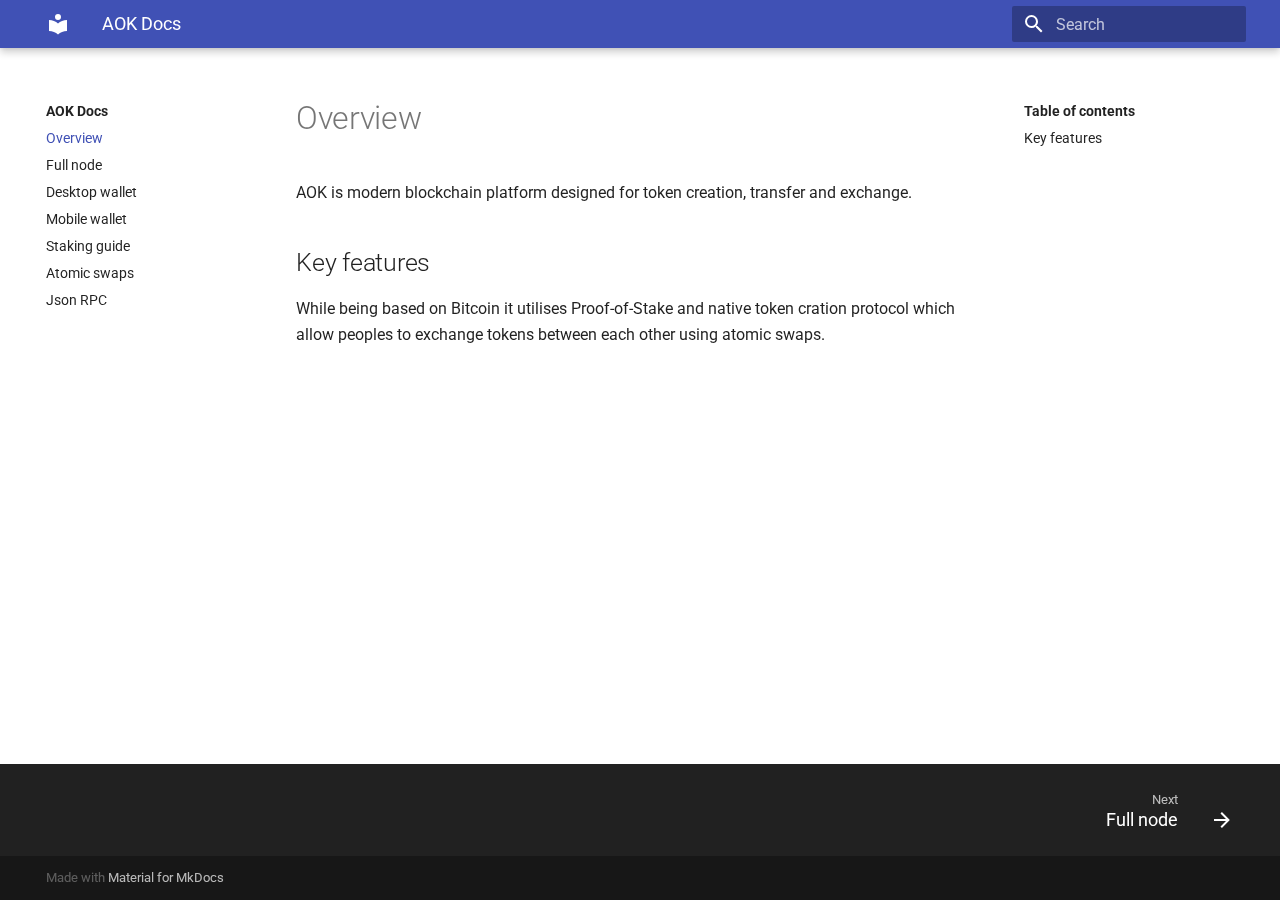
==== commit 4e4163da: "Mobile wallet guide added" ====
--- a/site/index.html
+++ b/site/index.html
@@ -19,7 +19,6 @@
 
 
       <link rel="stylesheet" href="assets/stylesheets/main.6910b76c.min.css">
-      <link rel="stylesheet" href="https://cdnjs.cloudflare.com/ajax/libs/materialize/1.0.0/css/materialize.min.css">
 
 
         <link rel="stylesheet" href="assets/stylesheets/palette.196e0c26.min.css">
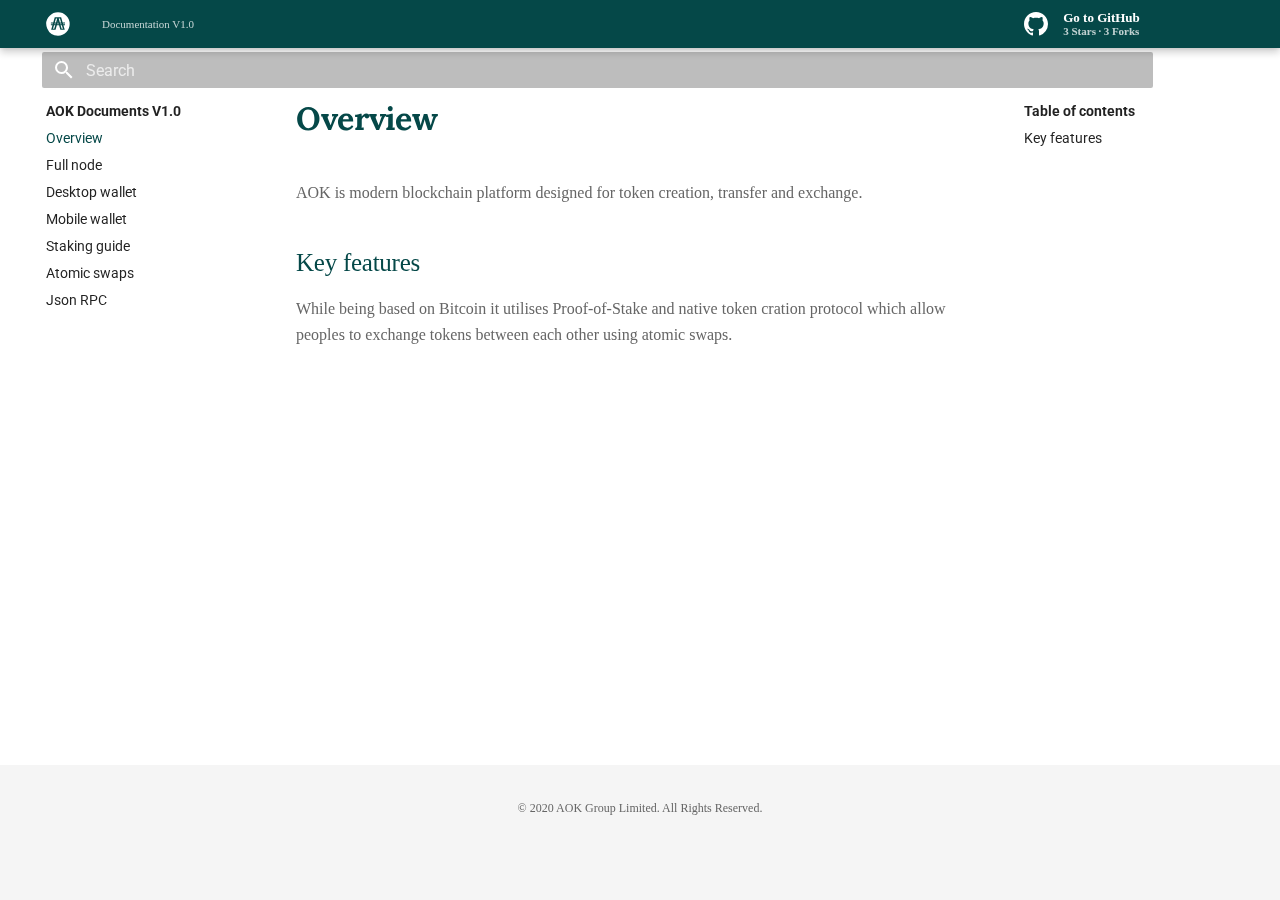
==== commit 80749b55: "New build" ====
--- a/site/index.html
+++ b/site/index.html
@@ -2,88 +2,97 @@
 <!doctype html>
 <html lang="en" class="no-js">
   <head>
-
+    
       <meta charset="utf-8">
       <meta name="viewport" content="width=device-width,initial-scale=1">
-
-
-
-
+      
+      
+      
+      
       <link rel="shortcut icon" href="assets/images/favicon.png">
       <meta name="generator" content="mkdocs-1.1.2, mkdocs-material-6.1.6">
-
-
-
-        <title>AOK Docs</title>
-
-
-
+    
+    
+      
+        <title>AOK Documents V1.0</title>
+      
+    
+    
       <link rel="stylesheet" href="assets/stylesheets/main.6910b76c.min.css">
-
-
+      
+        
         <link rel="stylesheet" href="assets/stylesheets/palette.196e0c26.min.css">
-
-
-
-
-
-
-
+        
+      
+    
+    
+    
+      
+        
         <link href="https://fonts.gstatic.com" rel="preconnect" crossorigin>
         <link rel="stylesheet" href="https://fonts.googleapis.com/css?family=Roboto:300,400,400i,700%7CRoboto+Mono&display=fallback">
         <style>body,input{font-family:"Roboto",-apple-system,BlinkMacSystemFont,Helvetica,Arial,sans-serif}code,kbd,pre{font-family:"Roboto Mono",SFMono-Regular,Consolas,Menlo,monospace}</style>
-
-
-
-
-
-
-
-
+      
+    
+    
+    
+      <link rel="stylesheet" href="assets/stylesheets/extra.css">
+    
+    
+      
+    
+    
   </head>
-
-
-
-
-
-
-
+  
+  
+    
+    
+    
+    
+    
     <body dir="ltr" data-md-color-scheme="default" data-md-color-primary="" data-md-color-accent="">
-
-
+      
+  
     <input class="md-toggle" data-md-toggle="drawer" type="checkbox" id="__drawer" autocomplete="off">
     <input class="md-toggle" data-md-toggle="search" type="checkbox" id="__search" autocomplete="off">
     <label class="md-overlay" for="__drawer"></label>
     <div data-md-component="skip">
-
-
+      
+        
         <a href="#overview" class="md-skip">
           Skip to content
         </a>
-
+      
     </div>
     <div data-md-component="announce">
-
-    </div>
-
-
-
-<header class="md-header" data-md-component="header">
+      
+    </div>
+    
+      <header class="md-header" data-md-component="header">
   <nav class="md-header-nav md-grid" aria-label="Header">
     <a href="." title="AOK Docs" class="md-header-nav__button md-logo" aria-label="AOK Docs">
 
 
-  <svg xmlns="http://www.w3.org/2000/svg" viewBox="0 0 24 24"><path d="M12 8a3 3 0 003-3 3 3 0 00-3-3 3 3 0 00-3 3 3 3 0 003 3m0 3.54C9.64 9.35 6.5 8 3 8v11c3.5 0 6.64 1.35 9 3.54 2.36-2.19 5.5-3.54 9-3.54V8c-3.5 0-6.64 1.35-9 3.54z"/></svg>
-
+  <svg xmlns="http://www.w3.org/2000/svg" viewBox="0 0 37 37">
+      <path fill="#fff" stroke="rgba(0,0,0,0)" stroke-miterlimit="10" d="M18 36A18 18 0 0 1 5.272 5.272a18 18 0 0 1 25.456 25.456A17.882 17.882 0 0 1 18 36zm-1.8-16.228h3.426l2.036 7.1h6.715l-2.025-7.1H28.8V18.2h-2.9l-.322-1.134H28.8v-1.548h-3.673l-2.283-7.994h-9.858L10.7 15.518H7.031v1.548h3.226L9.935 18.2h-2.9v1.572h2.441l-2.021 7.1h6.721l2.024-7.099zm9.34 5.544h-1.928l-1.586-5.544h1.929l1.586 5.543zm-13.322 0h-1.932l1.589-5.544H13.8l-1.586 5.543zM23.509 18.2h-1.941l-.322-1.134h1.932l.331 1.133zm-4.328 0h-2.523l.326-1.134h1.866l.331 1.133zm-4.919 0h-1.931l.322-1.134h1.929l-.32 1.134zm8.469-2.683h-1.92l-1.672-5.824h1.932l1.659 5.824zm-4.316 0h-.986l.487-1.725.5 1.724zm-3.388 0H13.1l1.66-5.825h1.932l-1.663 5.824z" transform="translate(-19.5 -29.5) translate(20 30)"/>
+  </svg>
     </a>
     <label class="md-header-nav__button md-icon" for="__drawer">
-      <svg xmlns="http://www.w3.org/2000/svg" viewBox="0 0 24 24"><path d="M3 6h18v2H3V6m0 5h18v2H3v-2m0 5h18v2H3v-2z"/></svg>
+        <svg xmlns="http://www.w3.org/2000/svg" width="36" height="36" viewBox="0 0 36 36">
+            <g id="Mo_Menu_Icon_36px" transform="translate(-319 -32)">
+                <g id="그룹_1236" transform="translate(324 32)">
+                    <path id="사각형_7398" d="M0 0H26V2H0z" class="cls-2" transform="translate(0 10)"/>
+                    <path id="사각형_7399" d="M0 0H18V2H0z" class="cls-2" transform="translate(8 17)"/>
+                    <path id="사각형_7400" d="M0 0H26V2H0z" class="cls-2" transform="translate(0 24)"/>
+                </g>
+            </g>
+        </svg>
     </label>
     <div class="md-header-nav__title" data-md-component="header-title">
 
         <div class="md-header-nav__ellipsis">
           <span class="md-header-nav__topic md-ellipsis">
-            AOK Docs
+            Documentation V1.0
           </span>
           <span class="md-header-nav__topic md-ellipsis">
 
@@ -94,120 +103,130 @@
 
     </div>
 
-      <label class="md-header-nav__button md-icon" for="__search">
-        <svg xmlns="http://www.w3.org/2000/svg" viewBox="0 0 24 24"><path d="M9.5 3A6.5 6.5 0 0116 9.5c0 1.61-.59 3.09-1.56 4.23l.27.27h.79l5 5-1.5 1.5-5-5v-.79l-.27-.27A6.516 6.516 0 019.5 16 6.5 6.5 0 013 9.5 6.5 6.5 0 019.5 3m0 2C7 5 5 7 5 9.5S7 14 9.5 14 14 12 14 9.5 12 5 9.5 5z"/></svg>
-      </label>
-
-<div class="md-search" data-md-component="search" role="dialog">
-  <label class="md-search__overlay" for="__search"></label>
-  <div class="md-search__inner" role="search">
-    <form class="md-search__form" name="search">
-      <input type="text" class="md-search__input" name="query" aria-label="Search" placeholder="Search" autocapitalize="off" autocorrect="off" autocomplete="off" spellcheck="false" data-md-component="search-query" data-md-state="active" required>
-      <label class="md-search__icon md-icon" for="__search">
-        <svg xmlns="http://www.w3.org/2000/svg" viewBox="0 0 24 24"><path d="M9.5 3A6.5 6.5 0 0116 9.5c0 1.61-.59 3.09-1.56 4.23l.27.27h.79l5 5-1.5 1.5-5-5v-.79l-.27-.27A6.516 6.516 0 019.5 16 6.5 6.5 0 013 9.5 6.5 6.5 0 019.5 3m0 2C7 5 5 7 5 9.5S7 14 9.5 14 14 12 14 9.5 12 5 9.5 5z"/></svg>
-        <svg xmlns="http://www.w3.org/2000/svg" viewBox="0 0 24 24"><path d="M20 11v2H8l5.5 5.5-1.42 1.42L4.16 12l7.92-7.92L13.5 5.5 8 11h12z"/></svg>
-      </label>
-      <button type="reset" class="md-search__icon md-icon" aria-label="Clear" data-md-component="search-reset" tabindex="-1">
-        <svg xmlns="http://www.w3.org/2000/svg" viewBox="0 0 24 24"><path d="M19 6.41L17.59 5 12 10.59 6.41 5 5 6.41 10.59 12 5 17.59 6.41 19 12 13.41 17.59 19 19 17.59 13.41 12 19 6.41z"/></svg>
-      </button>
-    </form>
-    <div class="md-search__output">
-      <div class="md-search__scrollwrap" data-md-scrollfix>
-        <div class="md-search-result" data-md-component="search-result">
-          <div class="md-search-result__meta">
-            Initializing search
+    <div class="md-header-nav__source">
+        <a href="https://github.com/AokChain" title="Go to repository" class="md-source">
+            <div class="md-source__icon md-icon">
+                <svg class="octicon octicon-mark-github v-align-middle" height="32" viewBox="0 0 16 16" version="1.1" width="32" aria-hidden="true"><path fill-rule="evenodd" d="M8 0C3.58 0 0 3.58 0 8c0 3.54 2.29 6.53 5.47 7.59.4.07.55-.17.55-.38 0-.19-.01-.82-.01-1.49-2.01.37-2.53-.49-2.69-.94-.09-.23-.48-.94-.82-1.13-.28-.15-.68-.52-.01-.53.63-.01 1.08.58 1.23.82.72 1.21 1.87.87 2.33.66.07-.52.28-.87.51-1.07-1.78-.2-3.64-.89-3.64-3.95 0-.87.31-1.59.82-2.15-.08-.2-.36-1.02.08-2.12 0 0 .67-.21 2.2.82.64-.18 1.32-.27 2-.27.68 0 1.36.09 2 .27 1.53-1.04 2.2-.82 2.2-.82.44 1.1.16 1.92.08 2.12.51.56.82 1.27.82 2.15 0 3.07-1.87 3.75-3.65 3.95.29.25.54.73.54 1.48 0 1.07-.01 1.93-.01 2.2 0 .21.15.46.55.38A8.013 8.013 0 0016 8c0-4.42-3.58-8-8-8z"></path></svg>
+            </div>
+            <div class="md-source__repository" data-md-state="done"> Go to GitHub
+                <ul class="md-source__facts">
+                    <li class="md-source__fact">3 Stars</li>
+                    <li class="md-source__fact">3 Forks</li>
+                </ul>
+            </div>
+        </a>
+    </div>
+
+  </nav>
+
+  <nav class="md-header-nav md-grid">
+      <div class="md-search" data-md-component="search" role="dialog">
+        <label class="md-search__overlay" for="__search"></label>
+        <div class="md-search__inner" role="search">
+          <form class="md-search__form" name="search">
+            <input type="text" class="md-search__input" name="query" aria-label="Search" placeholder="Search" autocapitalize="off" autocorrect="off" autocomplete="off" spellcheck="false" data-md-component="search-query" data-md-state="active" required>
+            <label class="md-search__icon md-icon" for="__search">
+              <svg xmlns="http://www.w3.org/2000/svg" viewBox="0 0 24 24"><path d="M9.5 3A6.5 6.5 0 0116 9.5c0 1.61-.59 3.09-1.56 4.23l.27.27h.79l5 5-1.5 1.5-5-5v-.79l-.27-.27A6.516 6.516 0 019.5 16 6.5 6.5 0 013 9.5 6.5 6.5 0 019.5 3m0 2C7 5 5 7 5 9.5S7 14 9.5 14 14 12 14 9.5 12 5 9.5 5z"/></svg>
+              <svg xmlns="http://www.w3.org/2000/svg" viewBox="0 0 24 24"><path d="M20 11v2H8l5.5 5.5-1.42 1.42L4.16 12l7.92-7.92L13.5 5.5 8 11h12z"/></svg>
+            </label>
+            <button type="reset" class="md-search__icon md-icon" aria-label="Clear" data-md-component="search-reset" tabindex="-1">
+              <svg xmlns="http://www.w3.org/2000/svg" viewBox="0 0 24 24"><path d="M19 6.41L17.59 5 12 10.59 6.41 5 5 6.41 10.59 12 5 17.59 6.41 19 12 13.41 17.59 19 19 17.59 13.41 12 19 6.41z"/></svg>
+            </button>
+          </form>
+          <div class="md-search__output">
+            <div class="md-search__scrollwrap" data-md-scrollfix>
+              <div class="md-search-result" data-md-component="search-result">
+                <div class="md-search-result__meta">
+                  Initializing search
+                </div>
+                <ol class="md-search-result__list"></ol>
+              </div>
+            </div>
           </div>
-          <ol class="md-search-result__list"></ol>
         </div>
       </div>
-    </div>
-  </div>
-</div>
-
-
   </nav>
 </header>
-
+    
     <div class="md-container" data-md-component="container">
-
-
-
-
+      
+      
+        
+      
       <main class="md-main" data-md-component="main">
         <div class="md-main__inner md-grid">
-
-
+          
+            
               <div class="md-sidebar md-sidebar--primary" data-md-component="navigation">
                 <div class="md-sidebar__scrollwrap">
                   <div class="md-sidebar__inner">
-
+                    
 
 <nav class="md-nav md-nav--primary" aria-label="Navigation" data-md-level="0">
   <label class="md-nav__title" for="__drawer">
-    <a href="." title="AOK Docs" class="md-nav__button md-logo" aria-label="AOK Docs">
-
-
-  <svg xmlns="http://www.w3.org/2000/svg" viewBox="0 0 24 24"><path d="M12 8a3 3 0 003-3 3 3 0 00-3-3 3 3 0 00-3 3 3 3 0 003 3m0 3.54C9.64 9.35 6.5 8 3 8v11c3.5 0 6.64 1.35 9 3.54 2.36-2.19 5.5-3.54 9-3.54V8c-3.5 0-6.64 1.35-9 3.54z"/></svg>
-
-    </a>
-    AOK Docs
+    <a href="." title="AOK Documents V1.0" class="md-nav__button md-logo" aria-label="AOK Documents V1.0">
+      
+  <img src="assets/logo.png" alt="logo">
+
+    </a>
+    AOK Documents V1.0
   </label>
-
+  
   <ul class="md-nav__list" data-md-scrollfix>
-
-
-
-
-
-
+    
+      
+      
+      
+
+  
 
 
   <li class="md-nav__item md-nav__item--active">
-
+    
     <input class="md-nav__toggle md-toggle" data-md-toggle="toc" type="checkbox" id="__toc">
-
-
-
-
+    
+      
+    
+    
       <label class="md-nav__link md-nav__link--active" for="__toc">
         Overview
         <span class="md-nav__icon md-icon"></span>
       </label>
-
+    
     <a href="." class="md-nav__link md-nav__link--active">
       Overview
     </a>
-
-
+    
+      
 <nav class="md-nav md-nav--secondary" aria-label="Table of contents">
-
-
-
-
-
+  
+  
+    
+  
+  
     <label class="md-nav__title" for="__toc">
       <span class="md-nav__icon md-icon"></span>
       Table of contents
     </label>
     <ul class="md-nav__list" data-md-scrollfix>
-
+      
         <li class="md-nav__item">
   <a href="#key-features" class="md-nav__link">
     Key features
   </a>
-
+  
 </li>
-
+      
     </ul>
-
+  
 </nav>
-
-  </li>
-
-
-
-
-
+    
+  </li>
+
+    
+      
+      
+      
 
 
   <li class="md-nav__item">
@@ -216,10 +235,10 @@
     </a>
   </li>
 
-
-
-
-
+    
+      
+      
+      
 
 
   <li class="md-nav__item">
@@ -228,10 +247,10 @@
     </a>
   </li>
 
-
-
-
-
+    
+      
+      
+      
 
 
   <li class="md-nav__item">
@@ -240,10 +259,10 @@
     </a>
   </li>
 
-
-
-
-
+    
+      
+      
+      
 
 
   <li class="md-nav__item">
@@ -252,10 +271,10 @@
     </a>
   </li>
 
-
-
-
-
+    
+      
+      
+      
 
 
   <li class="md-nav__item">
@@ -264,10 +283,10 @@
     </a>
   </li>
 
-
-
-
-
+    
+      
+      
+      
 
 
   <li class="md-nav__item">
@@ -276,109 +295,76 @@
     </a>
   </li>
 
-
+    
   </ul>
 </nav>
                   </div>
                 </div>
               </div>
-
-
+            
+            
               <div class="md-sidebar md-sidebar--secondary" data-md-component="toc">
                 <div class="md-sidebar__scrollwrap">
                   <div class="md-sidebar__inner">
-
+                    
 <nav class="md-nav md-nav--secondary" aria-label="Table of contents">
-
-
-
-
-
+  
+  
+    
+  
+  
     <label class="md-nav__title" for="__toc">
       <span class="md-nav__icon md-icon"></span>
       Table of contents
     </label>
     <ul class="md-nav__list" data-md-scrollfix>
-
+      
         <li class="md-nav__item">
   <a href="#key-features" class="md-nav__link">
     Key features
   </a>
-
+  
 </li>
-
+      
     </ul>
-
+  
 </nav>
                   </div>
                 </div>
               </div>
-
-
+            
+          
           <div class="md-content">
             <article class="md-content__inner md-typeset">
-
-
-
+              
+                
+                
                 <h1 id="overview">Overview</h1>
 <p>AOK is modern blockchain platform designed for token creation, transfer and exchange.</p>
 <h2 id="key-features">Key features</h2>
 <p>While being based on Bitcoin it utilises Proof-of-Stake and native token cration protocol which allow peoples to exchange tokens between each other using atomic swaps.</p>
-
-
-
-
-
-
-
+                
+              
+              
+                
+
+
+              
             </article>
           </div>
         </div>
       </main>
-
-
-<footer class="md-footer">
-
-    <div class="md-footer-nav">
-      <nav class="md-footer-nav__inner md-grid" aria-label="Footer">
-
-
-          <a href="daemon/" class="md-footer-nav__link md-footer-nav__link--next" rel="next">
-            <div class="md-footer-nav__title">
-              <div class="md-ellipsis">
-                <span class="md-footer-nav__direction">
-                  Next
-                </span>
-                Full node
-              </div>
-            </div>
-            <div class="md-footer-nav__button md-icon">
-              <svg xmlns="http://www.w3.org/2000/svg" viewBox="0 0 24 24"><path d="M4 11v2h12l-5.5 5.5 1.42 1.42L19.84 12l-7.92-7.92L10.5 5.5 16 11H4z"/></svg>
-            </div>
-          </a>
-
-      </nav>
-    </div>
-
-  <div class="md-footer-meta md-typeset">
-    <div class="md-footer-meta__inner md-grid">
-      <div class="md-footer-copyright">
-
-        Made with
-        <a href="https://squidfunk.github.io/mkdocs-material/" target="_blank" rel="noopener">
-          Material for MkDocs
-        </a>
-      </div>
-
-    </div>
-  </div>
+      
+        
+<footer>
+    <p>© 2020 AOK Group Limited. All Rights Reserved.</p>
 </footer>
-
-    </div>
-
+      
+    </div>
+    
       <script src="assets/javascripts/vendor.fd16492e.min.js"></script>
       <script src="assets/javascripts/bundle.7836ba4d.min.js"></script><script id="__lang" type="application/json">{"clipboard.copy": "Copy to clipboard", "clipboard.copied": "Copied to clipboard", "search.config.lang": "en", "search.config.pipeline": "trimmer, stopWordFilter", "search.config.separator": "[\\s\\-]+", "search.placeholder": "Search", "search.result.placeholder": "Type to start searching", "search.result.none": "No matching documents", "search.result.one": "1 matching document", "search.result.other": "# matching documents", "search.result.more.one": "1 more on this page", "search.result.more.other": "# more on this page", "search.result.term.missing": "Missing"}</script>
-
+      
       <script>
         app = initialize({
           base: ".",
@@ -388,7 +374,7 @@
           }, typeof search !== "undefined" && search)
         })
       </script>
-
-
+      
+    
   </body>
-</html>
+</html>--- a/site/assets/stylesheets/extra.css
+++ b/site/assets/stylesheets/extra.css
@@ -0,0 +1,117 @@
+@import url(//spoqa.github.io/spoqa-han-sans/css/SpoqaHanSansNeo.css);
+@import url('https://fonts.googleapis.com/css2?family=Lora&display=swap');
+
+:root {
+  --md-primary-fg-color:        #054848;
+  --md-primary-fg-color--light: #f2f5f5;
+  --md-primary-fg-color--dark:  #90030C;
+  --md-accent-fg-color:         #033030;
+}
+
+.md-header {
+    font-family: 'Spoqa Han Sans Neo';
+    background-color: #054848;
+}
+
+.md-header-nav__title {
+    margin-left: 0;
+}
+
+.md-ellipsis {
+    opacity: .75;
+    font-size: .55rem;
+    color: #ffffff;
+}
+
+.md-sidebar {
+}
+
+.md-typeset h1 {
+    font-family: 'Lora';
+    font-weight: bold;
+    color: #054848;
+}
+
+h2, h3, h4, h5, h6 {
+    font-family: 'Lora-Roman', serif;
+    color: #054848;
+}
+
+.md-typeset h3 {
+    font-size: 24px;
+    text-align: center;
+    color: #054848;
+}
+
+p {
+    font-family: 'Spoqa Han Sans Neo', 'sans-serif';
+    color: #666666;
+}
+
+footer {
+    padding: 2em 0em 6em;
+    font-family: 'Spoqa Han Sans Neo', 'sans-serif';
+    font-size: 12px;
+    text-align: center;
+    background-color: #f5f5f5;
+    color: #666666;
+    cursor: default;
+}
+
+@media screen and (max-width: 76.1875em) {
+
+    .md-header-nav__button.md-logo {
+        display: block;
+        position: relative;
+    }
+
+}
+
+@media screen and (max-width: 60em) {
+
+    .md-header-nav__button {
+        position: absolute;
+        right: 0px;
+    }
+
+    .md-search {
+        width: 100%;
+    }
+
+}
+
+@media screen and (min-width: 60em) {
+
+    .md-header-nav__button[for=__drawer] {
+        display: none;
+    }
+
+    .md-search {
+        width: 100%;
+    }
+
+    .md-search__inner {
+        position: relative;
+        width: 93%;
+        float: left;
+        padding: 0 .8em 1em;
+        transition: width 250ms cubic-bezier(0.1, 0.7, 0.1, 1);
+    }
+
+}
+
+@media screen and (max-width: 76.1875em) and (min-width: 60em) {
+    [data-md-toggle=search]:checked~.md-header .md-search__inner {
+        width: 93%;
+    }
+}
+
+@media screen and (min-width: 76.25em) {
+    [data-md-toggle=search]:checked~.md-header .md-search__inner {
+        width: 93%;
+    }
+
+    .md-search__scrollwrap {
+        width: 100%;
+    }
+}
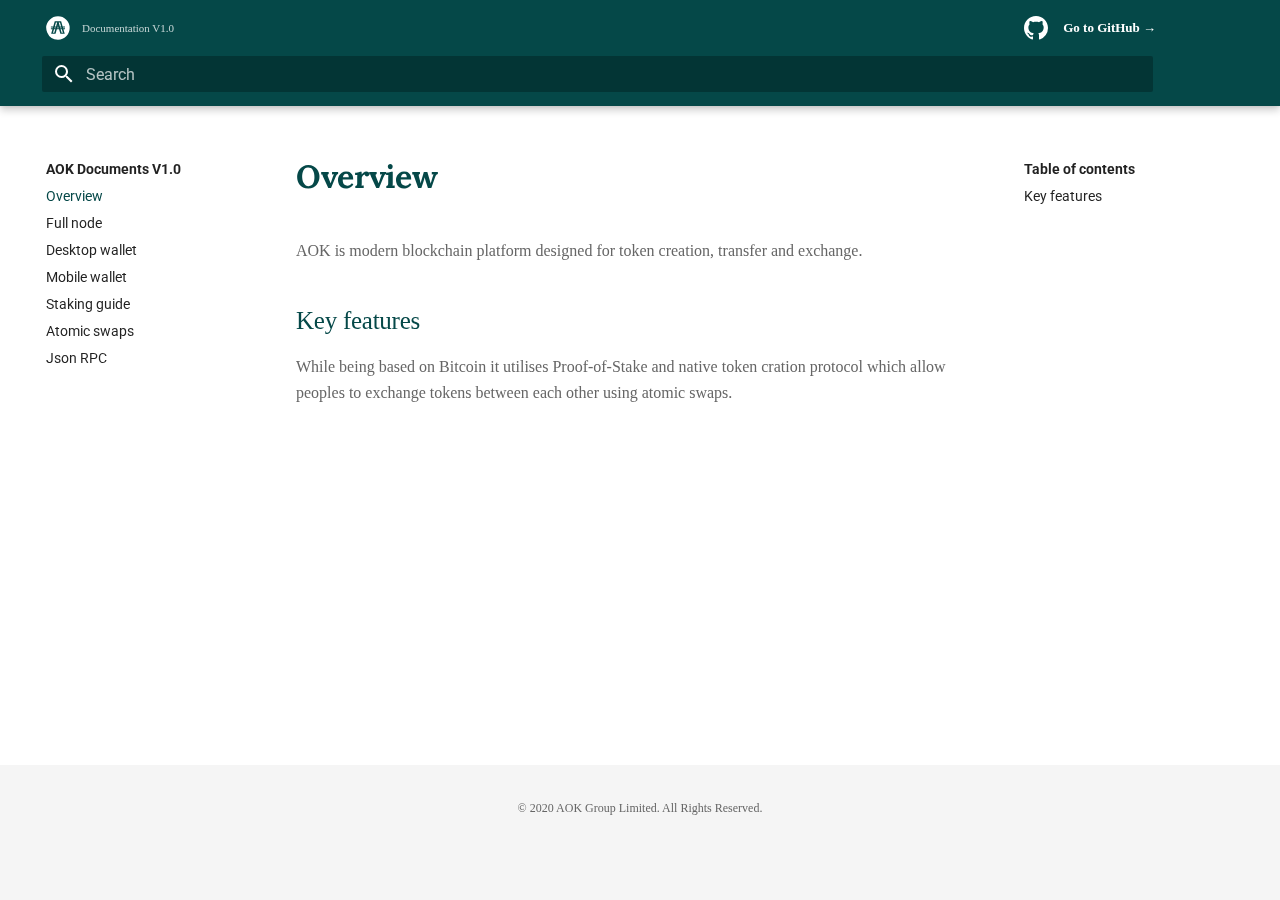
==== commit 50fa67d3: "New build" ====
--- a/site/index.html
+++ b/site/index.html
@@ -69,8 +69,8 @@
     </div>
     
       <header class="md-header" data-md-component="header">
-  <nav class="md-header-nav md-grid" aria-label="Header">
-    <a href="." title="AOK Docs" class="md-header-nav__button md-logo" aria-label="AOK Docs">
+  <nav class="md-header-nav md-grid" aria-label="Header" style="padding-top: .4em">
+    <a href="https://docs.aok.network" title="AOK Docs" class="md-header-nav__button md-logo" aria-label="AOK Docs">
 
 
   <svg xmlns="http://www.w3.org/2000/svg" viewBox="0 0 37 37">
@@ -108,11 +108,8 @@
             <div class="md-source__icon md-icon">
                 <svg class="octicon octicon-mark-github v-align-middle" height="32" viewBox="0 0 16 16" version="1.1" width="32" aria-hidden="true"><path fill-rule="evenodd" d="M8 0C3.58 0 0 3.58 0 8c0 3.54 2.29 6.53 5.47 7.59.4.07.55-.17.55-.38 0-.19-.01-.82-.01-1.49-2.01.37-2.53-.49-2.69-.94-.09-.23-.48-.94-.82-1.13-.28-.15-.68-.52-.01-.53.63-.01 1.08.58 1.23.82.72 1.21 1.87.87 2.33.66.07-.52.28-.87.51-1.07-1.78-.2-3.64-.89-3.64-3.95 0-.87.31-1.59.82-2.15-.08-.2-.36-1.02.08-2.12 0 0 .67-.21 2.2.82.64-.18 1.32-.27 2-.27.68 0 1.36.09 2 .27 1.53-1.04 2.2-.82 2.2-.82.44 1.1.16 1.92.08 2.12.51.56.82 1.27.82 2.15 0 3.07-1.87 3.75-3.65 3.95.29.25.54.73.54 1.48 0 1.07-.01 1.93-.01 2.2 0 .21.15.46.55.38A8.013 8.013 0 0016 8c0-4.42-3.58-8-8-8z"></path></svg>
             </div>
-            <div class="md-source__repository" data-md-state="done"> Go to GitHub
-                <ul class="md-source__facts">
-                    <li class="md-source__fact">3 Stars</li>
-                    <li class="md-source__fact">3 Forks</li>
-                </ul>
+            <div class="md-source__repository" data-md-state="done">
+                Go to GitHub →
             </div>
         </a>
     </div>
@@ -120,6 +117,13 @@
   </nav>
 
   <nav class="md-header-nav md-grid">
+      <label class="md-header-nav__button md-icon" for="__search">
+          <svg xmlns="http://www.w3.org/2000/svg" viewBox="0 0 24 24">
+              <path d="M9.5 3A6.5 6.5 0 0116 9.5c0 1.61-.59 3.09-1.56 4.23l.27.27h.79l5 5-1.5 1.5-5-5v-.79l-.27-.27A6.516 6.516 0 019.5 16 6.5 6.5 0 013 9.5 6.5 6.5 0 019.5 3m0 2C7 5 5 7 5 9.5S7 14 9.5 14 14 12 14 9.5 12 5 9.5 5z">
+              </path>
+          </svg>
+      </label>
+
       <div class="md-search" data-md-component="search" role="dialog">
         <label class="md-search__overlay" for="__search"></label>
         <div class="md-search__inner" role="search">
--- a/site/assets/stylesheets/extra.css
+++ b/site/assets/stylesheets/extra.css
@@ -9,21 +9,20 @@
 }
 
 .md-header {
+    height: 100%;
     font-family: 'Spoqa Han Sans Neo';
     background-color: #054848;
 }
 
 .md-header-nav__title {
     margin-left: 0;
+    padding: 0;
 }
 
 .md-ellipsis {
     opacity: .75;
     font-size: .55rem;
     color: #ffffff;
-}
-
-.md-sidebar {
 }
 
 .md-typeset h1 {
@@ -78,6 +77,29 @@
         width: 100%;
     }
 
+    .md-search__overlay {
+        position: fixed;
+        top: 0;
+        left: 0;
+        width: 0;
+        height: 0;
+        background-color: rgba(0,0,0,.54);
+        cursor: pointer;
+        transition: width 0ms 250ms,height 0ms 250ms,opacity 250ms;
+    }
+    .md-search__inner {
+        position: relative;
+        width: 93%;
+        float: left;
+        padding: 0 .8em 1em;
+        transition: width 250ms cubic-bezier(0.1, 0.7, 0.1, 1);
+    }
+
+    .md-search__output {
+        top: 2.4rem;
+        bottom: auto;
+    }
+
 }
 
 @media screen and (min-width: 60em) {
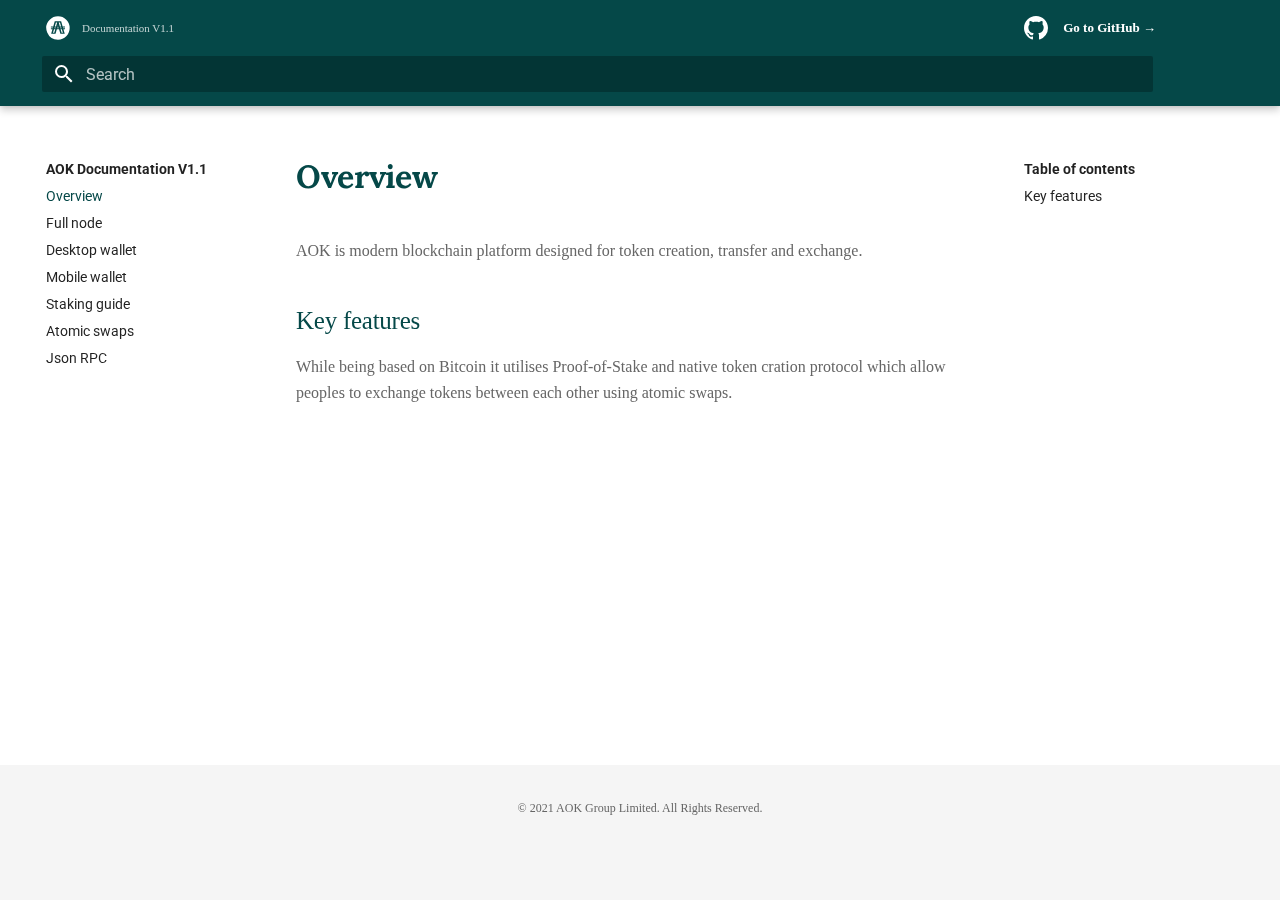
==== commit 01b9ef7d: "Updated docs" ====
--- a/site/index.html
+++ b/site/index.html
@@ -14,7 +14,7 @@
     
     
       
-        <title>AOK Documents V1.0</title>
+        <title>AOK Documentation V1.1</title>
       
     
     
@@ -70,7 +70,7 @@
     
       <header class="md-header" data-md-component="header">
   <nav class="md-header-nav md-grid" aria-label="Header" style="padding-top: .4em">
-    <a href="https://docs.aok.network" title="AOK Docs" class="md-header-nav__button md-logo" aria-label="AOK Docs">
+    <a href="/" title="AOK Docs" class="md-header-nav__button md-logo" aria-label="AOK Docs">
 
 
   <svg xmlns="http://www.w3.org/2000/svg" viewBox="0 0 37 37">
@@ -88,11 +88,17 @@
             </g>
         </svg>
     </label>
+    <label class="md-header-nav__button md-icon" for="__search" style="right: 40px;">
+        <svg xmlns="http://www.w3.org/2000/svg" viewBox="0 0 24 24">
+            <path d="M9.5 3A6.5 6.5 0 0116 9.5c0 1.61-.59 3.09-1.56 4.23l.27.27h.79l5 5-1.5 1.5-5-5v-.79l-.27-.27A6.516 6.516 0 019.5 16 6.5 6.5 0 013 9.5 6.5 6.5 0 019.5 3m0 2C7 5 5 7 5 9.5S7 14 9.5 14 14 12 14 9.5 12 5 9.5 5z">
+            </path>
+        </svg>
+    </label>
     <div class="md-header-nav__title" data-md-component="header-title">
 
         <div class="md-header-nav__ellipsis">
           <span class="md-header-nav__topic md-ellipsis">
-            Documentation V1.0
+            Documentation V1.1
           </span>
           <span class="md-header-nav__topic md-ellipsis">
 
@@ -117,13 +123,6 @@
   </nav>
 
   <nav class="md-header-nav md-grid">
-      <label class="md-header-nav__button md-icon" for="__search">
-          <svg xmlns="http://www.w3.org/2000/svg" viewBox="0 0 24 24">
-              <path d="M9.5 3A6.5 6.5 0 0116 9.5c0 1.61-.59 3.09-1.56 4.23l.27.27h.79l5 5-1.5 1.5-5-5v-.79l-.27-.27A6.516 6.516 0 019.5 16 6.5 6.5 0 013 9.5 6.5 6.5 0 019.5 3m0 2C7 5 5 7 5 9.5S7 14 9.5 14 14 12 14 9.5 12 5 9.5 5z">
-              </path>
-          </svg>
-      </label>
-
       <div class="md-search" data-md-component="search" role="dialog">
         <label class="md-search__overlay" for="__search"></label>
         <div class="md-search__inner" role="search">
@@ -168,12 +167,12 @@
 
 <nav class="md-nav md-nav--primary" aria-label="Navigation" data-md-level="0">
   <label class="md-nav__title" for="__drawer">
-    <a href="." title="AOK Documents V1.0" class="md-nav__button md-logo" aria-label="AOK Documents V1.0">
+    <a href="." title="AOK Documentation V1.1" class="md-nav__button md-logo" aria-label="AOK Documentation V1.1">
       
   <img src="assets/logo.png" alt="logo">
 
     </a>
-    AOK Documents V1.0
+    AOK Documentation V1.1
   </label>
   
   <ul class="md-nav__list" data-md-scrollfix>
@@ -361,7 +360,7 @@
       
         
 <footer>
-    <p>© 2020 AOK Group Limited. All Rights Reserved.</p>
+    <p>© 2021 AOK Group Limited. All Rights Reserved.</p>
 </footer>
       
     </div>
--- a/site/assets/stylesheets/extra.css
+++ b/site/assets/stylesheets/extra.css
@@ -73,33 +73,6 @@
         right: 0px;
     }
 
-    .md-search {
-        width: 100%;
-    }
-
-    .md-search__overlay {
-        position: fixed;
-        top: 0;
-        left: 0;
-        width: 0;
-        height: 0;
-        background-color: rgba(0,0,0,.54);
-        cursor: pointer;
-        transition: width 0ms 250ms,height 0ms 250ms,opacity 250ms;
-    }
-    .md-search__inner {
-        position: relative;
-        width: 93%;
-        float: left;
-        padding: 0 .8em 1em;
-        transition: width 250ms cubic-bezier(0.1, 0.7, 0.1, 1);
-    }
-
-    .md-search__output {
-        top: 2.4rem;
-        bottom: auto;
-    }
-
 }
 
 @media screen and (min-width: 60em) {
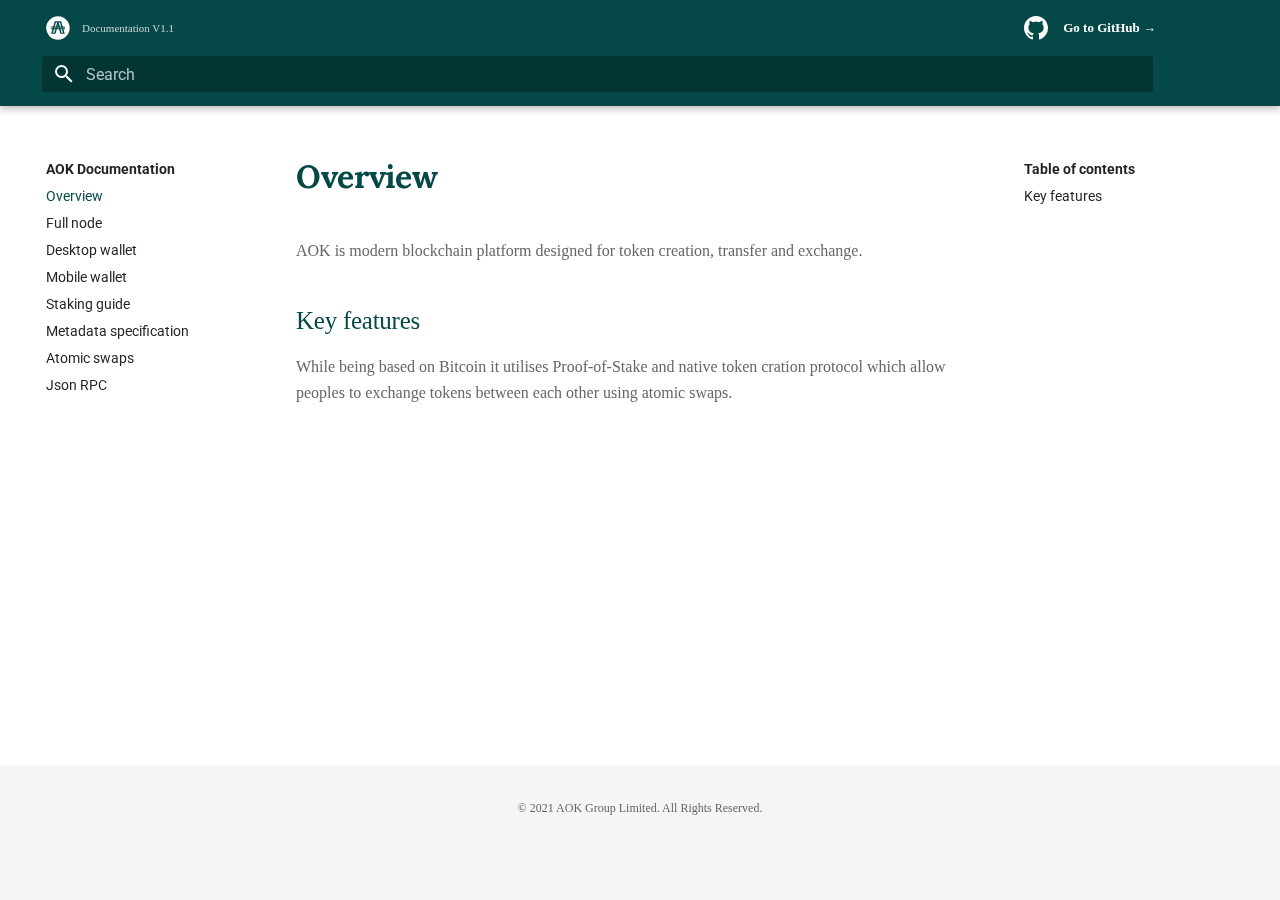
==== commit c15a1438: "New website build" ====
--- a/site/index.html
+++ b/site/index.html
@@ -14,7 +14,7 @@
     
     
       
-        <title>AOK Documentation V1.1</title>
+        <title>AOK Documentation</title>
       
     
     
@@ -167,12 +167,12 @@
 
 <nav class="md-nav md-nav--primary" aria-label="Navigation" data-md-level="0">
   <label class="md-nav__title" for="__drawer">
-    <a href="." title="AOK Documentation V1.1" class="md-nav__button md-logo" aria-label="AOK Documentation V1.1">
+    <a href="." title="AOK Documentation" class="md-nav__button md-logo" aria-label="AOK Documentation">
       
   <img src="assets/logo.png" alt="logo">
 
     </a>
-    AOK Documentation V1.1
+    AOK Documentation
   </label>
   
   <ul class="md-nav__list" data-md-scrollfix>
@@ -271,6 +271,18 @@
   <li class="md-nav__item">
     <a href="staking/" class="md-nav__link">
       Staking guide
+    </a>
+  </li>
+
+    
+      
+      
+      
+
+
+  <li class="md-nav__item">
+    <a href="metadata/" class="md-nav__link">
+      Metadata specification
     </a>
   </li>
 
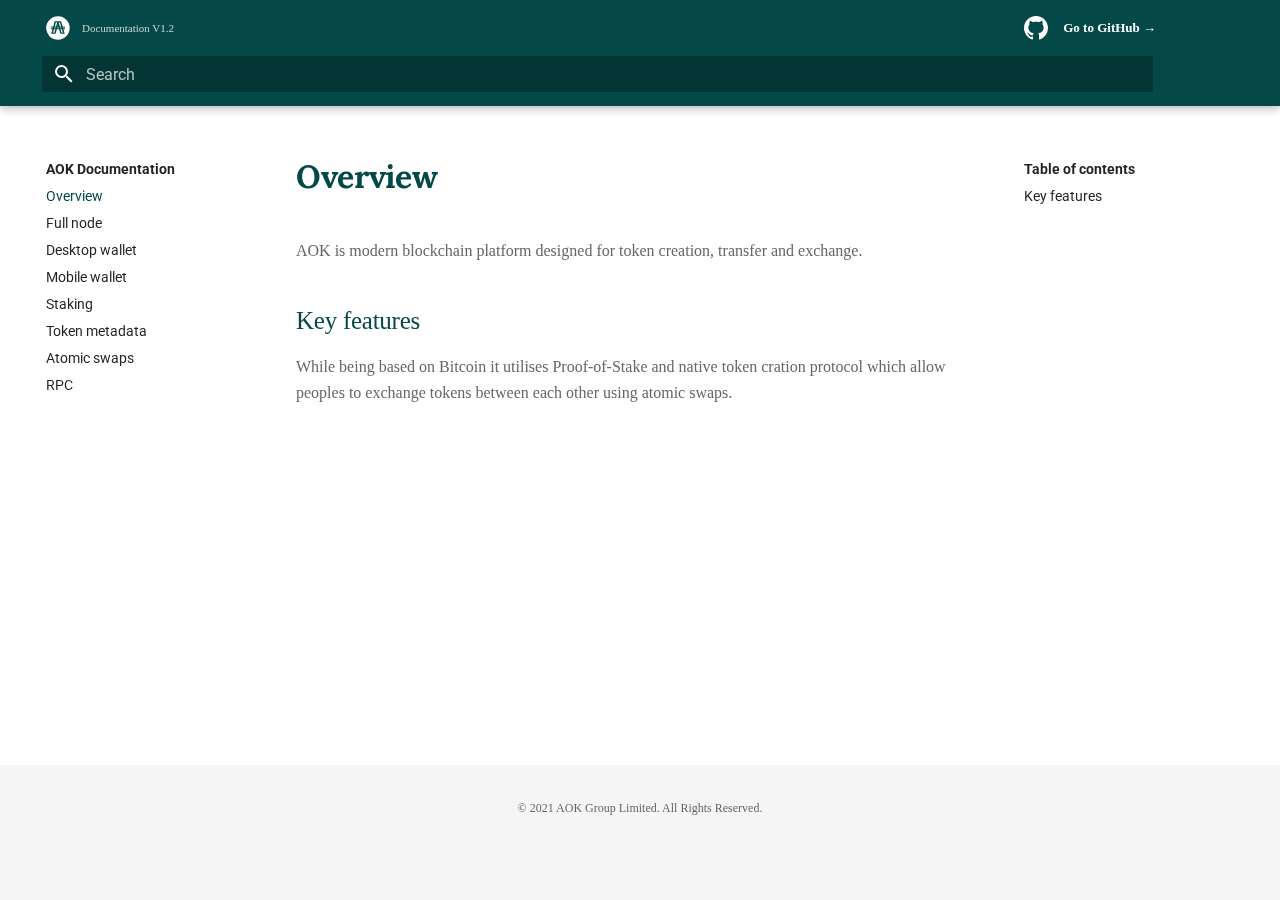
==== commit 4c7102ea: "New website build" ====
--- a/site/index.html
+++ b/site/index.html
@@ -98,7 +98,7 @@
 
         <div class="md-header-nav__ellipsis">
           <span class="md-header-nav__topic md-ellipsis">
-            Documentation V1.1
+            Documentation V1.2
           </span>
           <span class="md-header-nav__topic md-ellipsis">
 
@@ -233,7 +233,7 @@
 
 
   <li class="md-nav__item">
-    <a href="daemon/" class="md-nav__link">
+    <a href="node/" class="md-nav__link">
       Full node
     </a>
   </li>
@@ -270,7 +270,7 @@
 
   <li class="md-nav__item">
     <a href="staking/" class="md-nav__link">
-      Staking guide
+      Staking
     </a>
   </li>
 
@@ -282,7 +282,7 @@
 
   <li class="md-nav__item">
     <a href="metadata/" class="md-nav__link">
-      Metadata specification
+      Token metadata
     </a>
   </li>
 
@@ -306,7 +306,7 @@
 
   <li class="md-nav__item">
     <a href="rpc/" class="md-nav__link">
-      Json RPC
+      RPC
     </a>
   </li>
 
